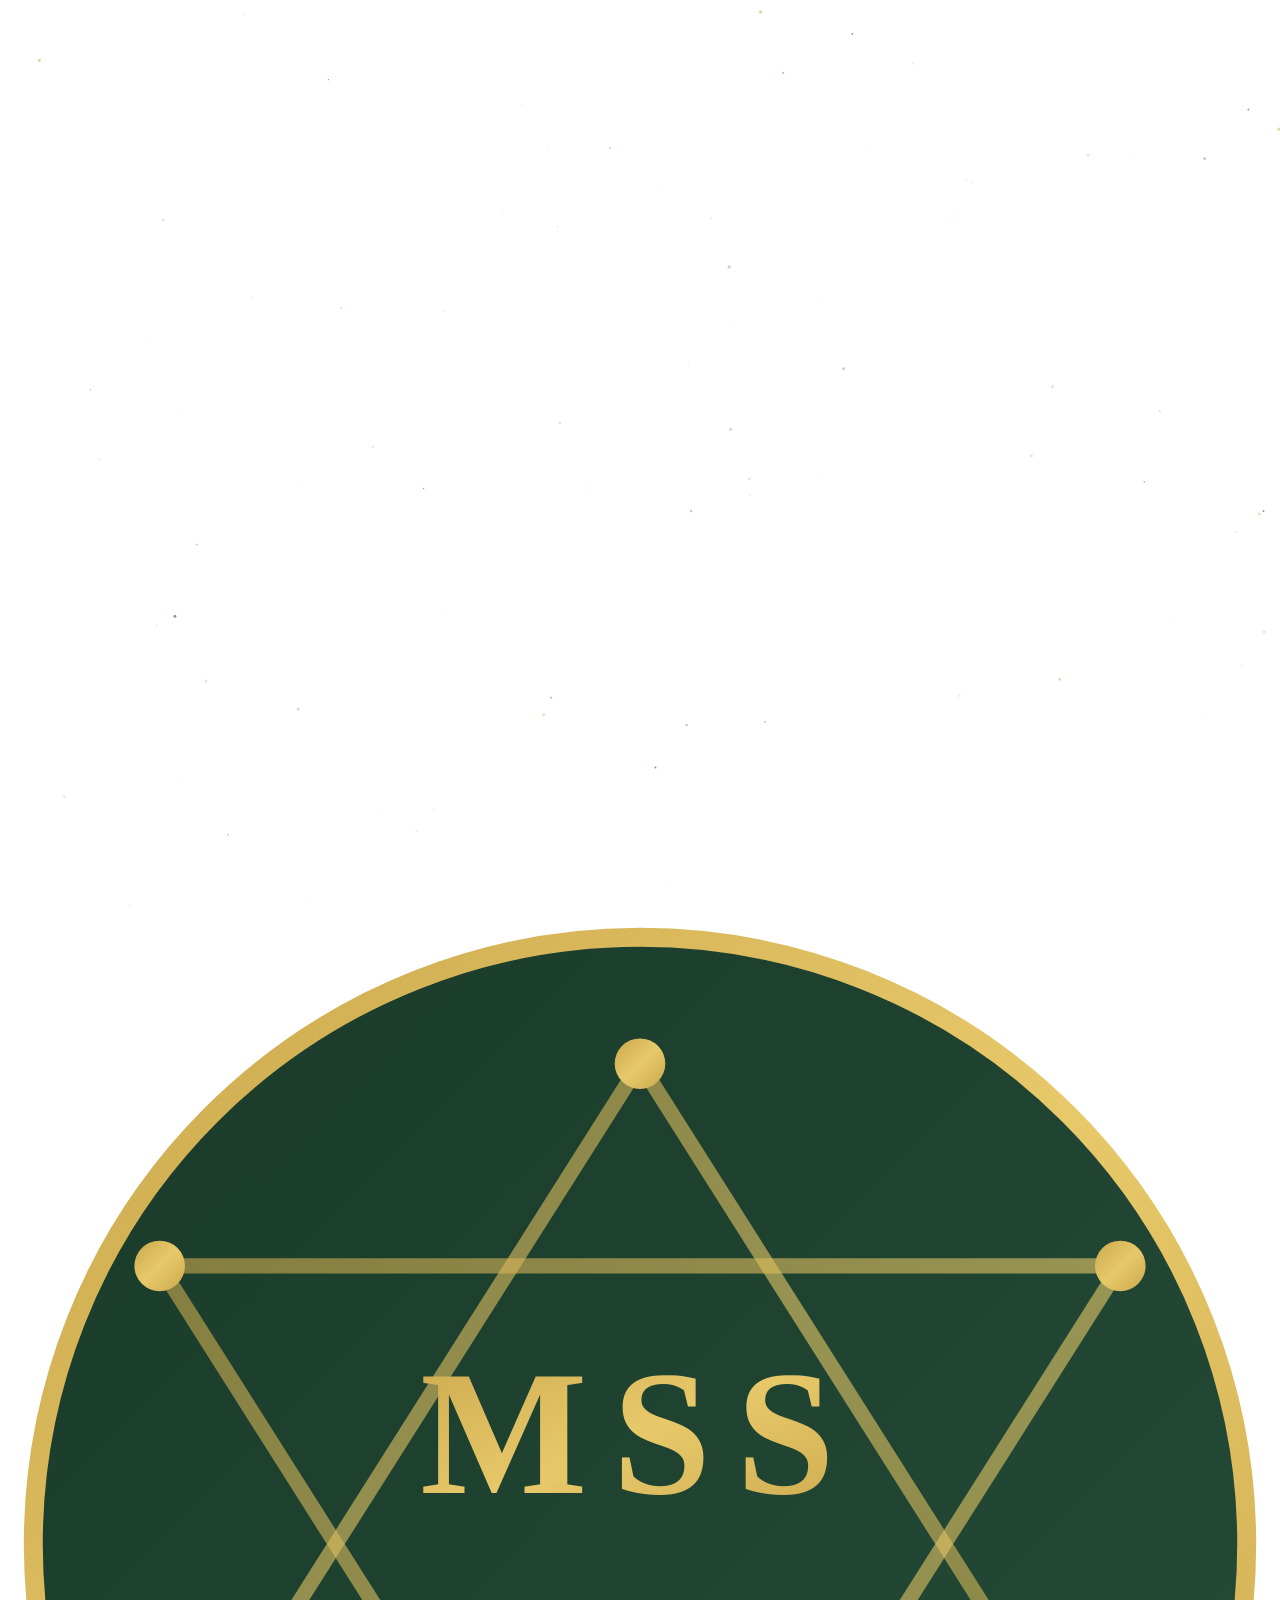
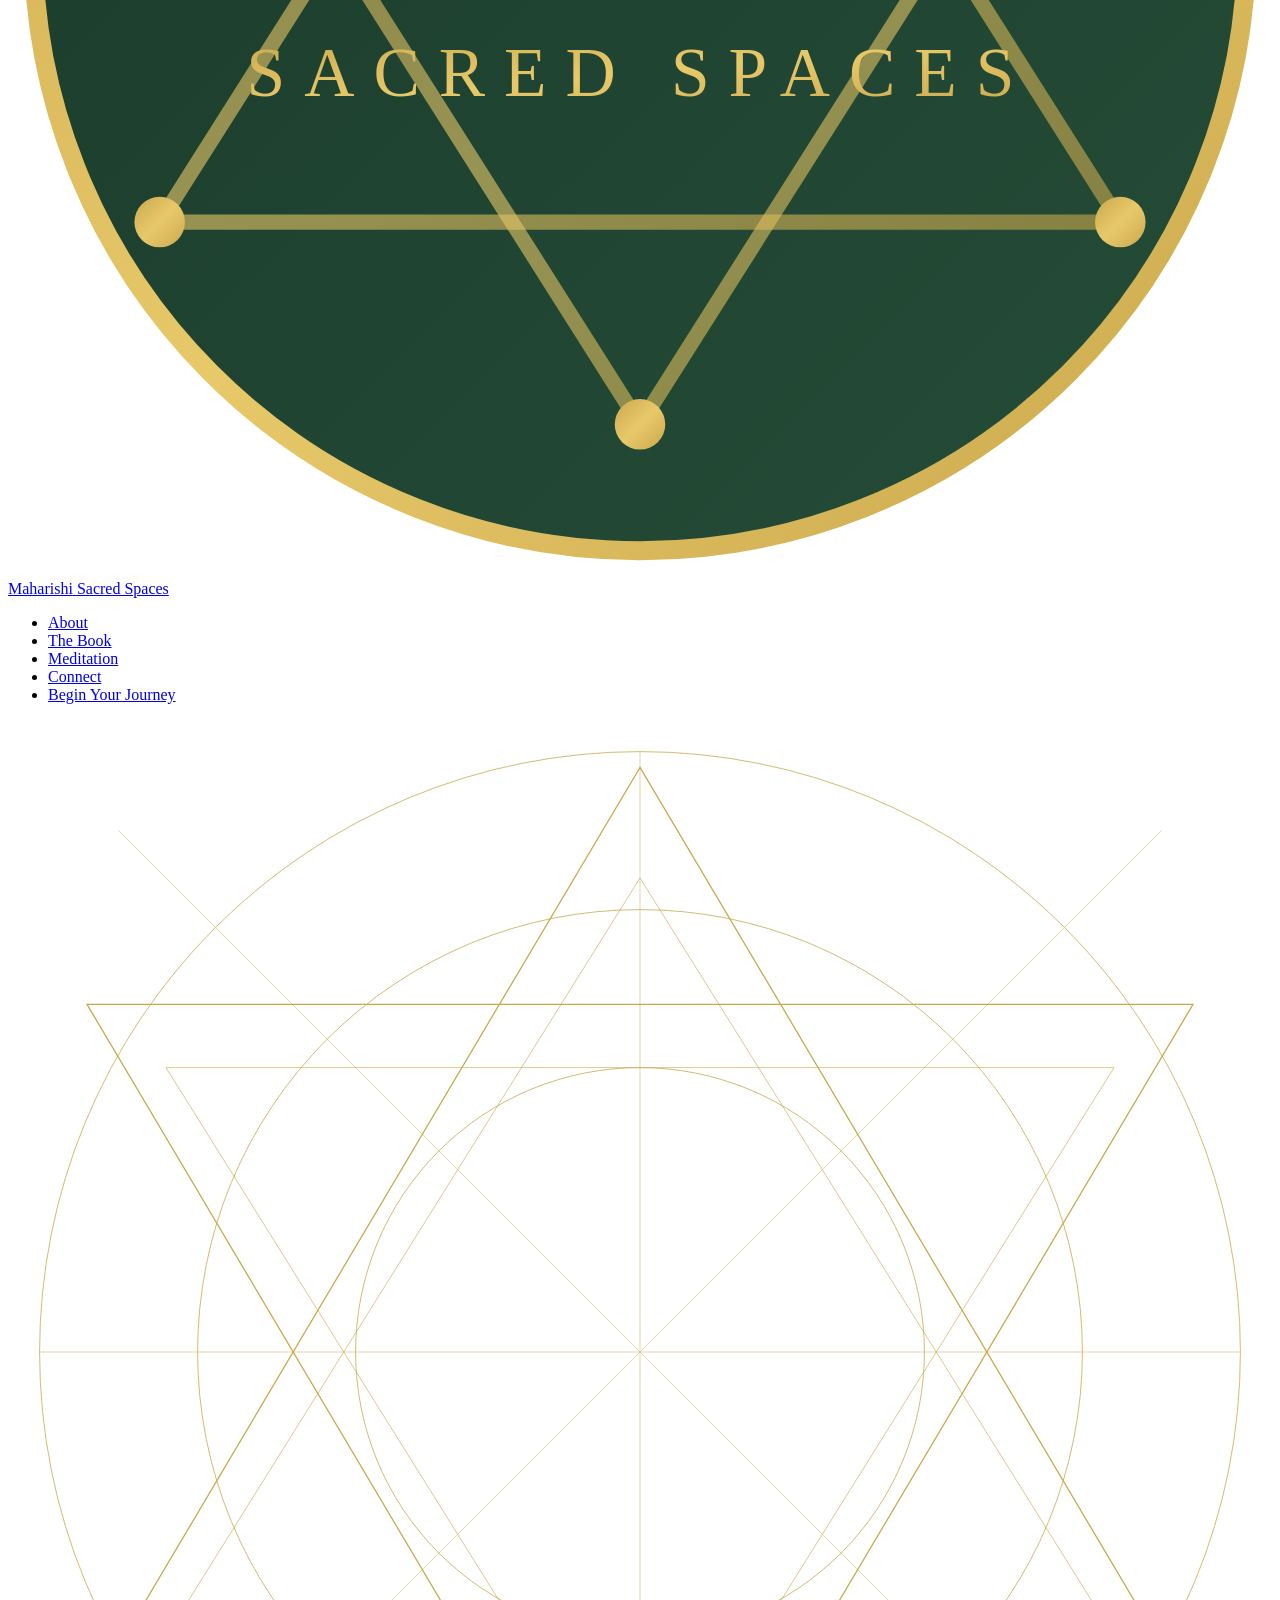
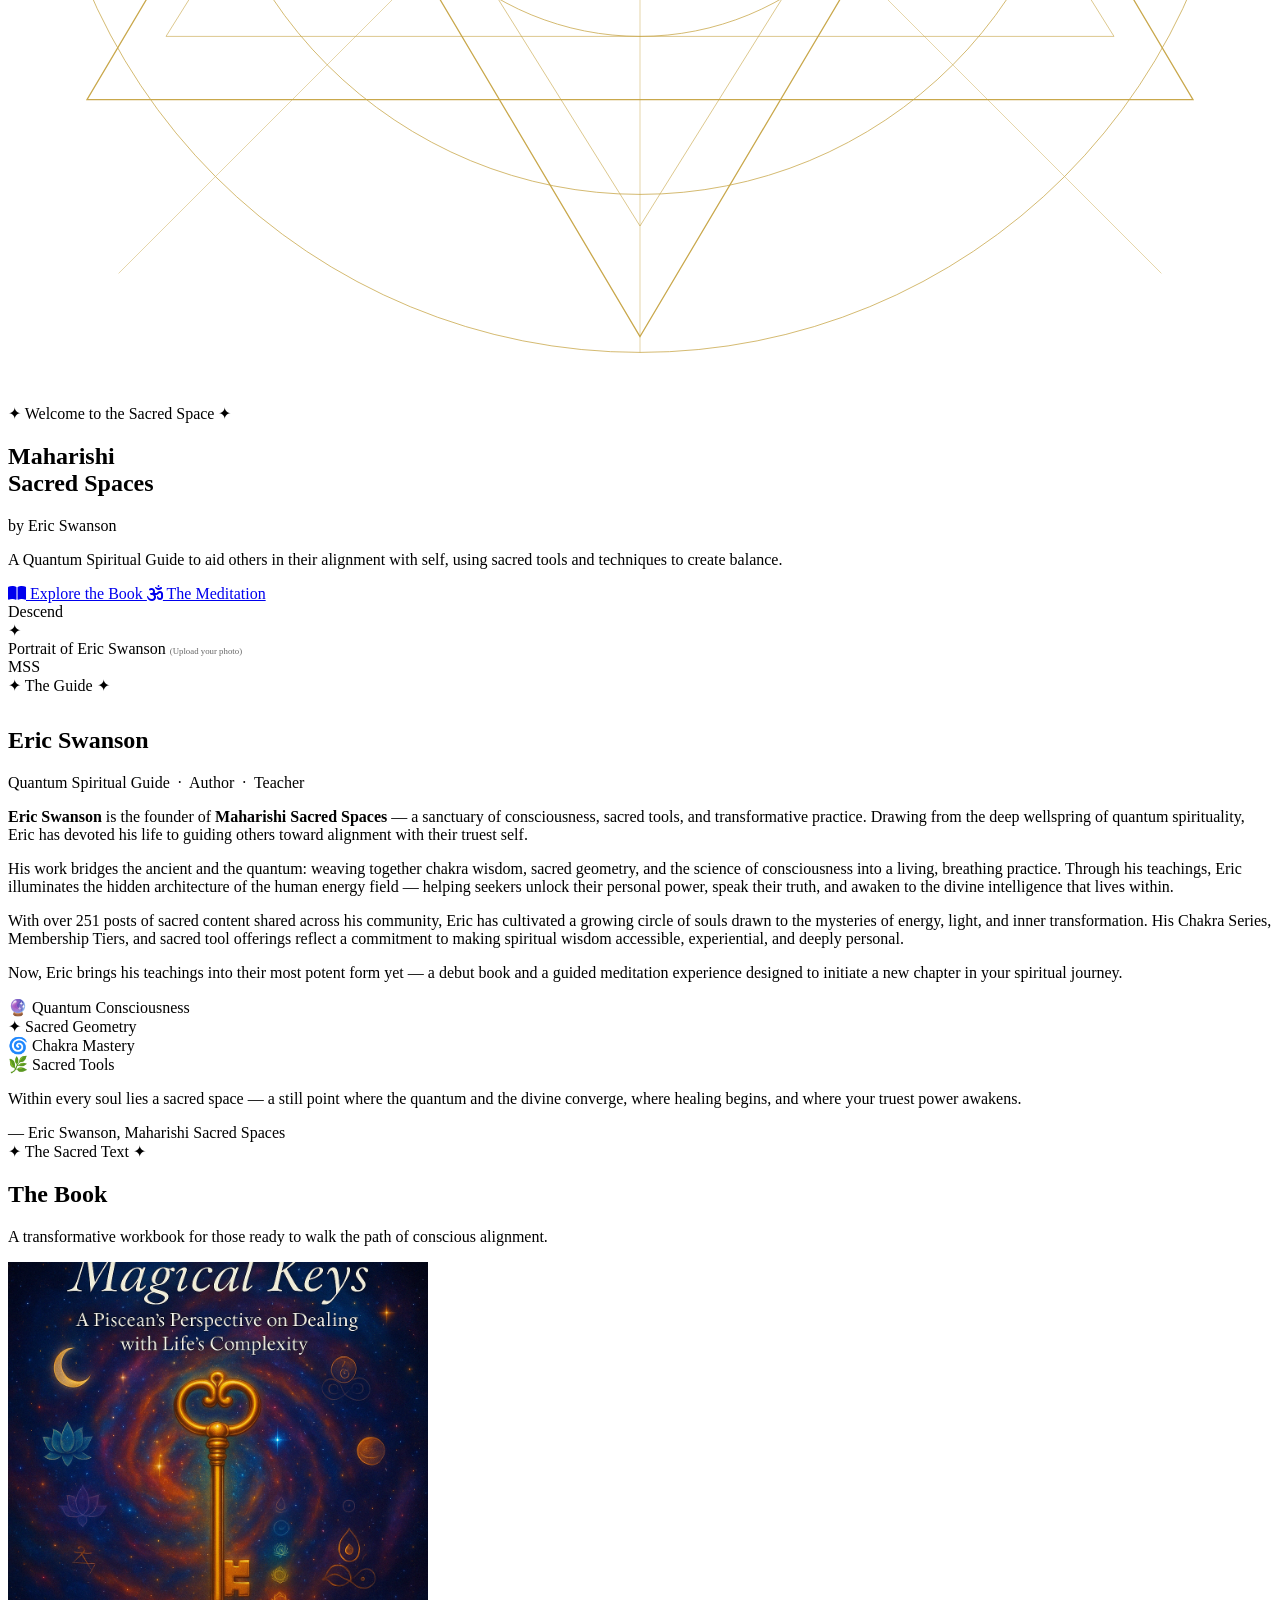
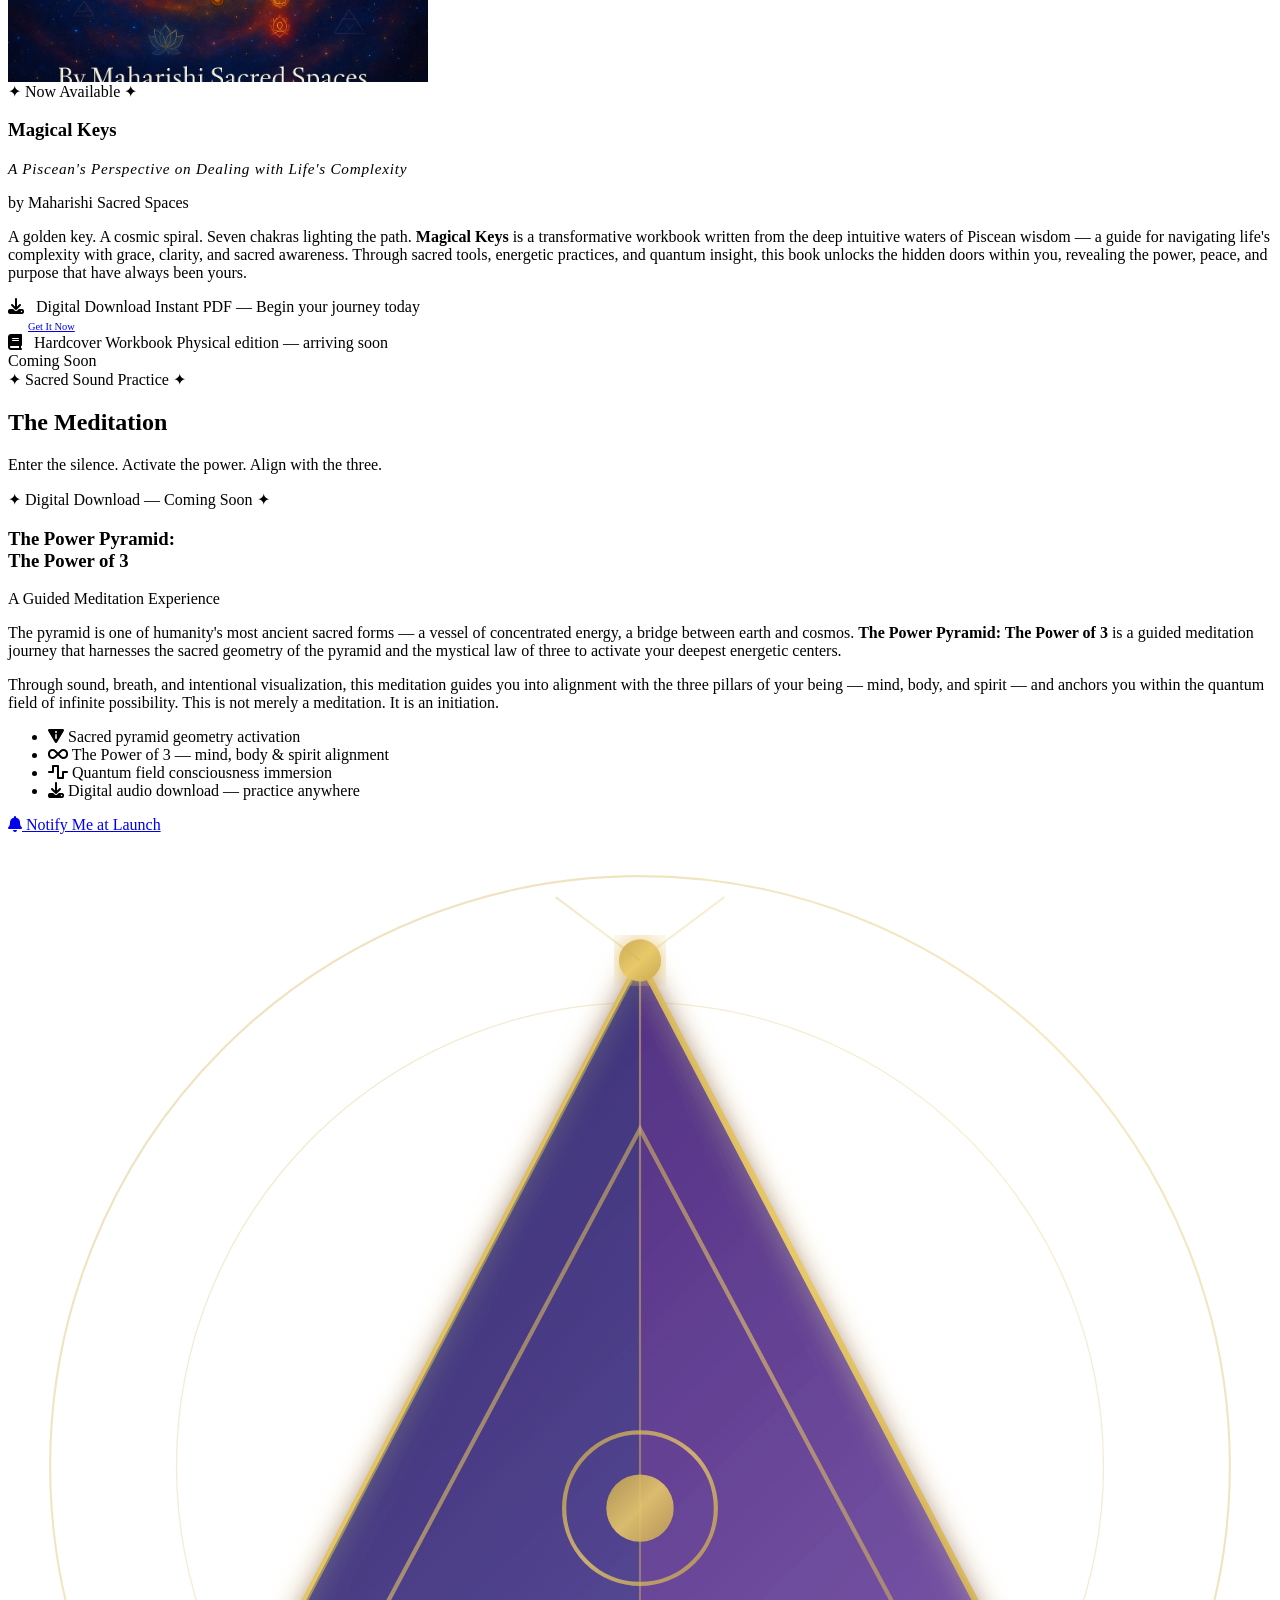
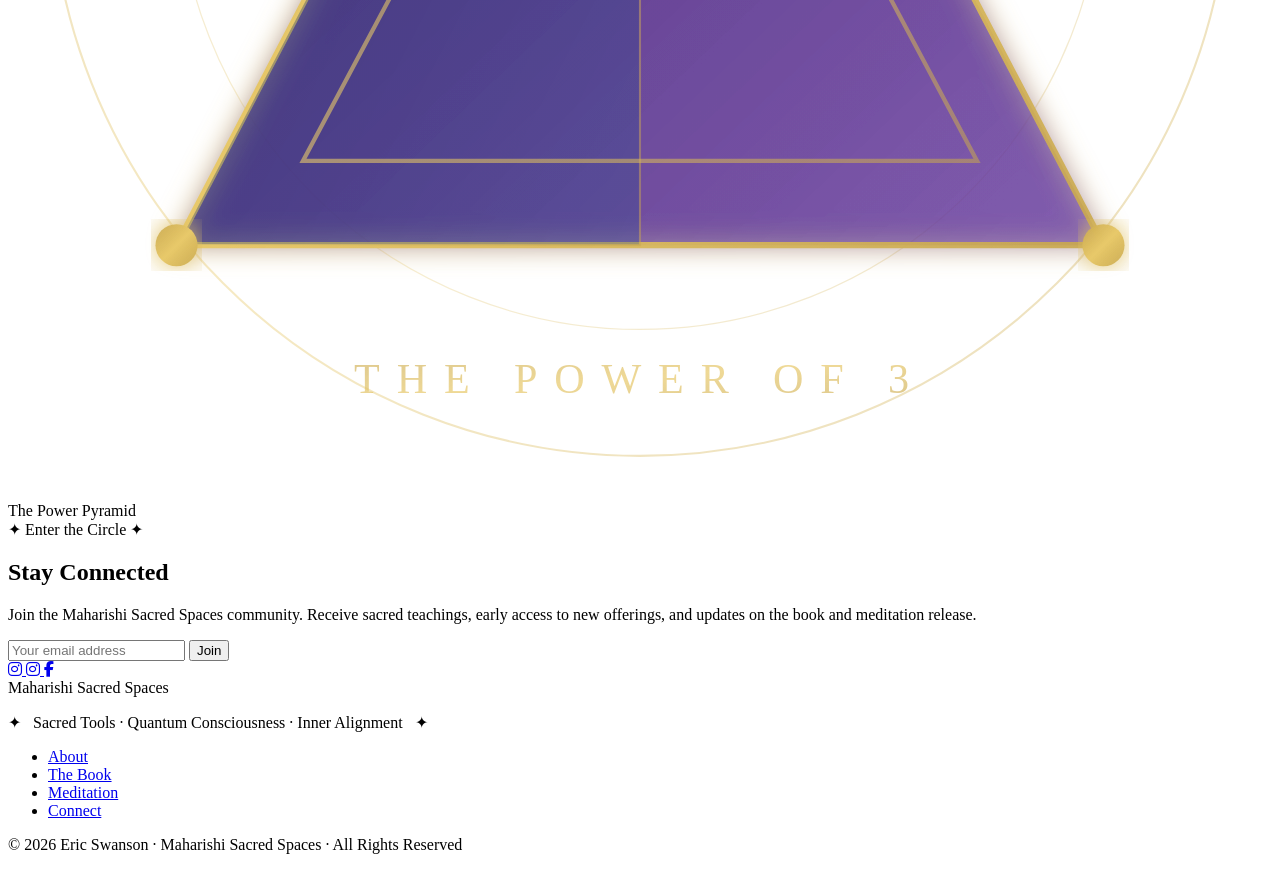
==== index.html @ 79b6852d "Add files via upload" ====
<!DOCTYPE html>
<html lang="en">
<head>
  <meta charset="UTF-8" />
  <meta name="viewport" content="width=device-width, initial-scale=1.0" />
  <meta name="description" content="Maharishi Sacred Spaces — Quantum Spiritual Guide Eric Swanson. Explore sacred tools, consciousness teachings, and transformative meditation practices." />
  <meta name="author" content="Eric Swanson" />
  <meta property="og:title" content="Maharishi Sacred Spaces" />
  <meta property="og:description" content="Quantum Spiritual Guide to aid others in their alignment with self, using sacred tools and techniques to create balance." />
  <meta property="og:type" content="website" />
  <title>Maharishi Sacred Spaces | Eric Swanson</title>
  <link rel="stylesheet" href="assets/css/style.css" />
  <!-- Font Awesome for icons -->
  <link rel="stylesheet" href="https://cdnjs.cloudflare.com/ajax/libs/font-awesome/6.5.0/css/all.min.css" />
</head>
<body>

  <!-- Sacred Particle Background -->
  <canvas id="particles-canvas"></canvas>

  <!-- ── Navigation ─────────────────────────────────────────── -->
  <nav class="navbar" role="navigation" aria-label="Main navigation">
    <a href="index.html" class="nav-logo" aria-label="Maharishi Sacred Spaces Home">
      <!-- MSS Emblem SVG -->
      <svg class="mss-emblem" viewBox="0 0 100 100" xmlns="http://www.w3.org/2000/svg" aria-hidden="true">
        <defs>
          <linearGradient id="goldGrad" x1="0%" y1="0%" x2="100%" y2="100%">
            <stop offset="0%"   stop-color="#C9A84C"/>
            <stop offset="50%"  stop-color="#E8C96A"/>
            <stop offset="100%" stop-color="#C9A84C"/>
          </linearGradient>
          <linearGradient id="greenGrad" x1="0%" y1="0%" x2="100%" y2="100%">
            <stop offset="0%"   stop-color="#1A3A2A"/>
            <stop offset="100%" stop-color="#254D38"/>
          </linearGradient>
        </defs>
        <!-- Outer circle -->
        <circle cx="50" cy="50" r="48" fill="url(#greenGrad)" stroke="url(#goldGrad)" stroke-width="1.5"/>
        <!-- Inner sacred geometry -->
        <polygon points="50,12 88,72 12,72" fill="none" stroke="url(#goldGrad)" stroke-width="1.2" opacity="0.6"/>
        <polygon points="50,88 12,28 88,28" fill="none" stroke="url(#goldGrad)" stroke-width="1.2" opacity="0.6"/>
        <!-- MSS Letters -->
        <text x="50" y="46" text-anchor="middle" font-family="serif" font-size="14" font-weight="bold" fill="url(#goldGrad)" letter-spacing="2">MSS</text>
        <!-- Decorative dots -->
        <circle cx="50" cy="12" r="2" fill="url(#goldGrad)"/>
        <circle cx="88" cy="72" r="2" fill="url(#goldGrad)"/>
        <circle cx="12" cy="72" r="2" fill="url(#goldGrad)"/>
        <circle cx="50" cy="88" r="2" fill="url(#goldGrad)"/>
        <circle cx="12" cy="28" r="2" fill="url(#goldGrad)"/>
        <circle cx="88" cy="28" r="2" fill="url(#goldGrad)"/>
        <!-- Bottom text -->
        <text x="50" y="62" text-anchor="middle" font-family="serif" font-size="5.5" fill="url(#goldGrad)" letter-spacing="1.5">SACRED SPACES</text>
      </svg>
      <div class="logo-text">
        <span class="logo-main">Maharishi</span>
        <span class="logo-sub">Sacred Spaces</span>
      </div>
    </a>

    <ul class="nav-links" role="list">
      <li><a href="#about" class="active">About</a></li>
      <li><a href="#book">The Book</a></li>
      <li><a href="#meditation">Meditation</a></li>
      <li><a href="#connect">Connect</a></li>
      <li><a href="#connect" class="nav-cta">Begin Your Journey</a></li>
    </ul>

    <div class="hamburger" role="button" aria-label="Toggle menu" tabindex="0">
      <span></span><span></span><span></span>
    </div>
  </nav>

  <!-- ── Hero ───────────────────────────────────────────────── -->
  <section class="hero" id="home" aria-label="Hero">
    <div class="hero-bg-pattern"></div>

    <!-- Sacred Geometry Background -->
    <div class="sacred-geometry" aria-hidden="true">
      <svg viewBox="0 0 800 800" xmlns="http://www.w3.org/2000/svg">
        <circle cx="400" cy="400" r="380" fill="none" stroke="#C9A84C" stroke-width="0.5"/>
        <circle cx="400" cy="400" r="280" fill="none" stroke="#C9A84C" stroke-width="0.5"/>
        <circle cx="400" cy="400" r="180" fill="none" stroke="#C9A84C" stroke-width="0.5"/>
        <polygon points="400,30 750,620 50,620" fill="none" stroke="#C9A84C" stroke-width="0.8"/>
        <polygon points="400,770 50,180 750,180" fill="none" stroke="#C9A84C" stroke-width="0.8"/>
        <polygon points="400,100 700,580 100,580" fill="none" stroke="#C9A84C" stroke-width="0.4"/>
        <polygon points="400,700 100,220 700,220" fill="none" stroke="#C9A84C" stroke-width="0.4"/>
        <line x1="400" y1="20" x2="400" y2="780" stroke="#C9A84C" stroke-width="0.3"/>
        <line x1="20" y1="400" x2="780" y2="400" stroke="#C9A84C" stroke-width="0.3"/>
        <line x1="70" y1="70" x2="730" y2="730" stroke="#C9A84C" stroke-width="0.3"/>
        <line x1="730" y1="70" x2="70" y2="730" stroke="#C9A84C" stroke-width="0.3"/>
      </svg>
    </div>

    <div class="hero-content">
      <p class="hero-eyebrow">✦ Welcome to the Sacred Space ✦</p>
      <h1 class="hero-title">Maharishi<br/>Sacred Spaces</h1>
      <p class="hero-subtitle">by Eric Swanson</p>
      <div class="hero-divider"></div>
      <p class="hero-tagline">A Quantum Spiritual Guide to aid others in their alignment with self, using sacred tools and techniques to create balance.</p>
      <div class="hero-actions">
        <a href="#book" class="btn btn-primary">
          <i class="fa-solid fa-book-open" aria-hidden="true"></i>
          Explore the Book
        </a>
        <a href="#meditation" class="btn btn-outline">
          <i class="fa-solid fa-om" aria-hidden="true"></i>
          The Meditation
        </a>
      </div>
    </div>

    <div class="hero-scroll" aria-hidden="true">
      <span>Descend</span>
      <div class="scroll-line"></div>
    </div>
  </section>

  <!-- ── About / Biography ──────────────────────────────────── -->
  <section class="about-section" id="about" aria-label="About Eric Swanson">
    <div class="about-inner">
      <div class="about-image-wrap reveal">
        <!-- Portrait placeholder — replace src with your photo -->
        <div class="about-portrait-placeholder">
          <div class="placeholder-icon">✦</div>
          <span>Portrait of Eric Swanson</span>
          <span style="font-size:0.55rem; opacity:0.6;">(Upload your photo)</span>
        </div>
        <div class="about-frame-corner tl"></div>
        <div class="about-frame-corner tr"></div>
        <div class="about-frame-corner bl"></div>
        <div class="about-frame-corner br"></div>
        <div class="about-mss-badge">MSS</div>
      </div>

      <div class="about-content reveal">
        <div class="section-header" style="text-align:left; margin-bottom:2rem;">
          <span class="section-eyebrow">✦ The Guide ✦</span>
        </div>
        <h2 class="about-name">Eric Swanson</h2>
        <p class="about-title-role">Quantum Spiritual Guide &nbsp;·&nbsp; Author &nbsp;·&nbsp; Teacher</p>

        <div class="about-bio">
          <p>
            <strong>Eric Swanson</strong> is the founder of <strong>Maharishi Sacred Spaces</strong> — a sanctuary of consciousness, sacred tools, and transformative practice. Drawing from the deep wellspring of quantum spirituality, Eric has devoted his life to guiding others toward alignment with their truest self.
          </p>
          <p>
            His work bridges the ancient and the quantum: weaving together chakra wisdom, sacred geometry, and the science of consciousness into a living, breathing practice. Through his teachings, Eric illuminates the hidden architecture of the human energy field — helping seekers unlock their personal power, speak their truth, and awaken to the divine intelligence that lives within.
          </p>
          <p>
            With over 251 posts of sacred content shared across his community, Eric has cultivated a growing circle of souls drawn to the mysteries of energy, light, and inner transformation. His Chakra Series, Membership Tiers, and sacred tool offerings reflect a commitment to making spiritual wisdom accessible, experiential, and deeply personal.
          </p>
          <p>
            Now, Eric brings his teachings into their most potent form yet — a debut book and a guided meditation experience designed to initiate a new chapter in your spiritual journey.
          </p>
        </div>

        <div class="about-pillars">
          <div class="pillar-chip">
            <span class="chip-icon">🔮</span>
            <span>Quantum Consciousness</span>
          </div>
          <div class="pillar-chip">
            <span class="chip-icon">✦</span>
            <span>Sacred Geometry</span>
          </div>
          <div class="pillar-chip">
            <span class="chip-icon">🌀</span>
            <span>Chakra Mastery</span>
          </div>
          <div class="pillar-chip">
            <span class="chip-icon">🌿</span>
            <span>Sacred Tools</span>
          </div>
        </div>
      </div>
    </div>
  </section>

  <!-- ── Sacred Quote ───────────────────────────────────────── -->
  <div class="quote-section" aria-label="Sacred quote">
    <div class="quote-inner reveal">
      <p class="sacred-quote">
        Within every soul lies a sacred space — a still point where the quantum and the divine converge, where healing begins, and where your truest power awakens.
      </p>
      <span class="quote-attribution">— Eric Swanson, Maharishi Sacred Spaces</span>
    </div>
  </div>

  <!-- ── Book Section ───────────────────────────────────────── -->
  <section class="book-section" id="book" aria-label="The Book">
    <div class="book-inner">
      <div class="section-header reveal">
        <span class="section-eyebrow">✦ The Sacred Text ✦</span>
        <h2 class="section-title">The Book</h2>
        <div class="section-rule"></div>
        <p class="section-lead">A transformative workbook for those ready to walk the path of conscious alignment.</p>
      </div>

      <div class="book-showcase">
        <div class="book-cover-wrap reveal">
          <div class="book-glow"></div>
          <img src="assets/images/book-cover.png" alt="Magical Keys: A Piscean's Perspective on Dealing with Life's Complexity — by Maharishi Sacred Spaces" class="book-cover-img" id="book-cover-container" style="width:420px; height:420px; max-width:100%; object-fit:contain; overflow:visible; display:block;" />
        </div>

        <div class="book-details reveal">
          <span class="book-label">✦ Now Available ✦</span>
          <h3 class="book-title">Magical Keys</h3>
          <p class="book-author" style="font-style:italic; color:var(--text-muted); font-family:'Cormorant Garamond',serif; font-size:0.95rem; letter-spacing:0.05em; text-transform:none;">A Piscean's Perspective on Dealing with Life's Complexity</p>
          <p class="book-author">by Maharishi Sacred Spaces</p>

          <p class="book-description">
            A golden key. A cosmic spiral. Seven chakras lighting the path. <strong>Magical Keys</strong> is a transformative workbook written from the deep intuitive waters of Piscean wisdom — a guide for navigating life's complexity with grace, clarity, and sacred awareness. Through sacred tools, energetic practices, and quantum insight, this book unlocks the hidden doors within you, revealing the power, peace, and purpose that have always been yours.
          </p>

          <div class="book-purchase-options">
            <!-- Digital Download -->
            <div class="purchase-option">
              <div class="option-info">
                <span class="option-type">
                  <i class="fa-solid fa-download" aria-hidden="true"></i>
                  &nbsp; Digital Download
                </span>
                <span class="option-desc">Instant PDF — Begin your journey today</span>
              </div>
              <a href="#connect" class="btn btn-primary" style="padding:0.6rem 1.25rem; font-size:0.65rem;">
                Get It Now
              </a>
            </div>

            <!-- Hardcover Placeholder -->
            <div class="purchase-option coming-soon">
              <div class="option-info">
                <span class="option-type">
                  <i class="fa-solid fa-book" aria-hidden="true"></i>
                  &nbsp; Hardcover Workbook
                </span>
                <span class="option-desc">Physical edition — arriving soon</span>
              </div>
              <span class="option-badge badge-soon">Coming Soon</span>
            </div>
          </div>
        </div>
      </div>
    </div>
  </section>

  <!-- ── Meditation Section ─────────────────────────────────── -->
  <section class="meditation-section" id="meditation" aria-label="The Power Pyramid Meditation">
    <div class="meditation-inner">
      <div class="section-header reveal">
        <span class="section-eyebrow">✦ Sacred Sound Practice ✦</span>
        <h2 class="section-title">The Meditation</h2>
        <div class="section-rule"></div>
        <p class="section-lead">Enter the silence. Activate the power. Align with the three.</p>
      </div>

      <div class="meditation-showcase">
        <div class="meditation-content reveal">
          <span class="book-label">✦ Digital Download — Coming Soon ✦</span>
          <h3 class="meditation-title">The Power Pyramid:<br/>The Power of 3</h3>
          <p class="meditation-subtitle">A Guided Meditation Experience</p>

          <p class="meditation-description">
            The pyramid is one of humanity's most ancient sacred forms — a vessel of concentrated energy, a bridge between earth and cosmos. <strong>The Power Pyramid: The Power of 3</strong> is a guided meditation journey that harnesses the sacred geometry of the pyramid and the mystical law of three to activate your deepest energetic centers.
          </p>

          <p class="meditation-description">
            Through sound, breath, and intentional visualization, this meditation guides you into alignment with the three pillars of your being — mind, body, and spirit — and anchors you within the quantum field of infinite possibility. This is not merely a meditation. It is an initiation.
          </p>

          <ul class="meditation-features">
            <li>
              <span class="feat-icon"><i class="fa-solid fa-triangle-exclamation" style="color:var(--gold);transform:rotate(180deg);"></i></span>
              <span>Sacred pyramid geometry activation</span>
            </li>
            <li>
              <span class="feat-icon"><i class="fa-solid fa-infinity"></i></span>
              <span>The Power of 3 — mind, body &amp; spirit alignment</span>
            </li>
            <li>
              <span class="feat-icon"><i class="fa-solid fa-wave-square"></i></span>
              <span>Quantum field consciousness immersion</span>
            </li>
            <li>
              <span class="feat-icon"><i class="fa-solid fa-download"></i></span>
              <span>Digital audio download — practice anywhere</span>
            </li>
          </ul>

          <a href="#connect" class="btn btn-purple">
            <i class="fa-solid fa-bell" aria-hidden="true"></i>
            Notify Me at Launch
          </a>
        </div>

        <div class="meditation-visual reveal">
          <div class="pyramid-visual">
            <!-- Animated Pyramid SVG -->
            <svg class="pyramid-svg" viewBox="0 0 300 300" xmlns="http://www.w3.org/2000/svg" aria-label="Sacred Pyramid">
              <defs>
                <linearGradient id="pyGold" x1="0%" y1="0%" x2="100%" y2="100%">
                  <stop offset="0%"   stop-color="#C9A84C" stop-opacity="0.9"/>
                  <stop offset="50%"  stop-color="#E8C96A" stop-opacity="1"/>
                  <stop offset="100%" stop-color="#C9A84C" stop-opacity="0.9"/>
                </linearGradient>
                <linearGradient id="pyPurple" x1="0%" y1="0%" x2="100%" y2="100%">
                  <stop offset="0%"   stop-color="#3A1A6E" stop-opacity="0.8"/>
                  <stop offset="100%" stop-color="#6B3FA0" stop-opacity="0.6"/>
                </linearGradient>
                <linearGradient id="pyBlue" x1="0%" y1="0%" x2="100%" y2="100%">
                  <stop offset="0%"   stop-color="#1A2E5A" stop-opacity="0.8"/>
                  <stop offset="100%" stop-color="#2A4A8A" stop-opacity="0.6"/>
                </linearGradient>
                <filter id="glow">
                  <feGaussianBlur stdDeviation="3" result="blur"/>
                  <feMerge><feMergeNode in="blur"/><feMergeNode in="SourceGraphic"/></feMerge>
                </filter>
              </defs>

              <!-- Outer circle -->
              <circle cx="150" cy="150" r="140" fill="none" stroke="url(#pyGold)" stroke-width="0.5" opacity="0.4"/>
              <circle cx="150" cy="150" r="110" fill="none" stroke="url(#pyGold)" stroke-width="0.3" opacity="0.3"/>

              <!-- Main pyramid (front face) -->
              <polygon points="150,30 260,240 40,240"
                fill="url(#pyPurple)" stroke="url(#pyGold)" stroke-width="1.5" filter="url(#glow)"/>

              <!-- Left face shading -->
              <polygon points="150,30 40,240 150,240"
                fill="url(#pyBlue)" stroke="url(#pyGold)" stroke-width="0.5" opacity="0.5"/>

              <!-- Inner triangle (Power of 3) -->
              <polygon points="150,70 230,220 70,220"
                fill="none" stroke="url(#pyGold)" stroke-width="1" opacity="0.6"/>

              <!-- Center eye / orb -->
              <circle cx="150" cy="160" r="18" fill="none" stroke="url(#pyGold)" stroke-width="1" opacity="0.8"/>
              <circle cx="150" cy="160" r="8" fill="url(#pyGold)" opacity="0.9"/>

              <!-- Three power points -->
              <circle cx="150" cy="30" r="5" fill="url(#pyGold)" filter="url(#glow)"/>
              <circle cx="260" cy="240" r="5" fill="url(#pyGold)" filter="url(#glow)"/>
              <circle cx="40" cy="240" r="5" fill="url(#pyGold)" filter="url(#glow)"/>

              <!-- Radiant lines from apex -->
              <line x1="150" y1="30" x2="150" y2="10" stroke="url(#pyGold)" stroke-width="1" opacity="0.5"/>
              <line x1="150" y1="30" x2="130" y2="15" stroke="url(#pyGold)" stroke-width="0.5" opacity="0.3"/>
              <line x1="150" y1="30" x2="170" y2="15" stroke="url(#pyGold)" stroke-width="0.5" opacity="0.3"/>

              <!-- Number 3 label -->
              <text x="150" y="275" text-anchor="middle" font-family="serif" font-size="10"
                fill="url(#pyGold)" letter-spacing="4" opacity="0.7">THE POWER OF 3</text>
            </svg>
            <span class="pyramid-label">The Power Pyramid</span>
          </div>
        </div>
      </div>
    </div>
  </section>

  <!-- ── Connect / Newsletter ───────────────────────────────── -->
  <section class="connect-section" id="connect" aria-label="Connect with Eric Swanson">
    <div class="connect-inner">
      <div class="section-header reveal">
        <span class="section-eyebrow">✦ Enter the Circle ✦</span>
        <h2 class="section-title">Stay Connected</h2>
        <div class="section-rule"></div>
        <p class="section-lead">
          Join the Maharishi Sacred Spaces community. Receive sacred teachings, early access to new offerings, and updates on the book and meditation release.
        </p>
      </div>

      <form class="connect-form reveal" aria-label="Email signup form" novalidate>
        <input
          type="email"
          class="connect-input"
          placeholder="Your email address"
          aria-label="Email address"
          required
        />
        <button type="submit" class="connect-btn">Join</button>
      </form>

      <div class="social-links reveal" aria-label="Social media links">
        <a href="https://www.instagram.com/maharishi.sacredspace/" target="_blank" rel="noopener noreferrer"
           class="social-link" aria-label="Instagram @maharishi.sacredspace">
          <i class="fa-brands fa-instagram" aria-hidden="true"></i>
        </a>
        <a href="https://www.instagram.com/maharishisacredspaces/" target="_blank" rel="noopener noreferrer"
           class="social-link" aria-label="Instagram @maharishisacredspaces">
          <i class="fa-brands fa-instagram" aria-hidden="true"></i>
        </a>
        <a href="https://www.facebook.com/maharishisacredspaces" target="_blank" rel="noopener noreferrer"
           class="social-link" aria-label="Facebook Maharishi Sacred Spaces">
          <i class="fa-brands fa-facebook-f" aria-hidden="true"></i>
        </a>
      </div>
    </div>
  </section>

  <!-- ── Footer ─────────────────────────────────────────────── -->
  <footer class="footer" role="contentinfo">
    <div class="footer-logo">Maharishi Sacred Spaces</div>
    <p class="footer-tagline">✦ &nbsp; Sacred Tools · Quantum Consciousness · Inner Alignment &nbsp; ✦</p>

    <ul class="footer-nav" role="list">
      <li><a href="#about">About</a></li>
      <li><a href="#book">The Book</a></li>
      <li><a href="#meditation">Meditation</a></li>
      <li><a href="#connect">Connect</a></li>
    </ul>

    <p class="footer-copy">&copy; <span id="year"></span> Eric Swanson · Maharishi Sacred Spaces · All Rights Reserved</p>
  </footer>

  <script src="assets/js/main.js"></script>
  <script>
    document.getElementById('year').textContent = new Date().getFullYear();
  </script>
</body>
</html>
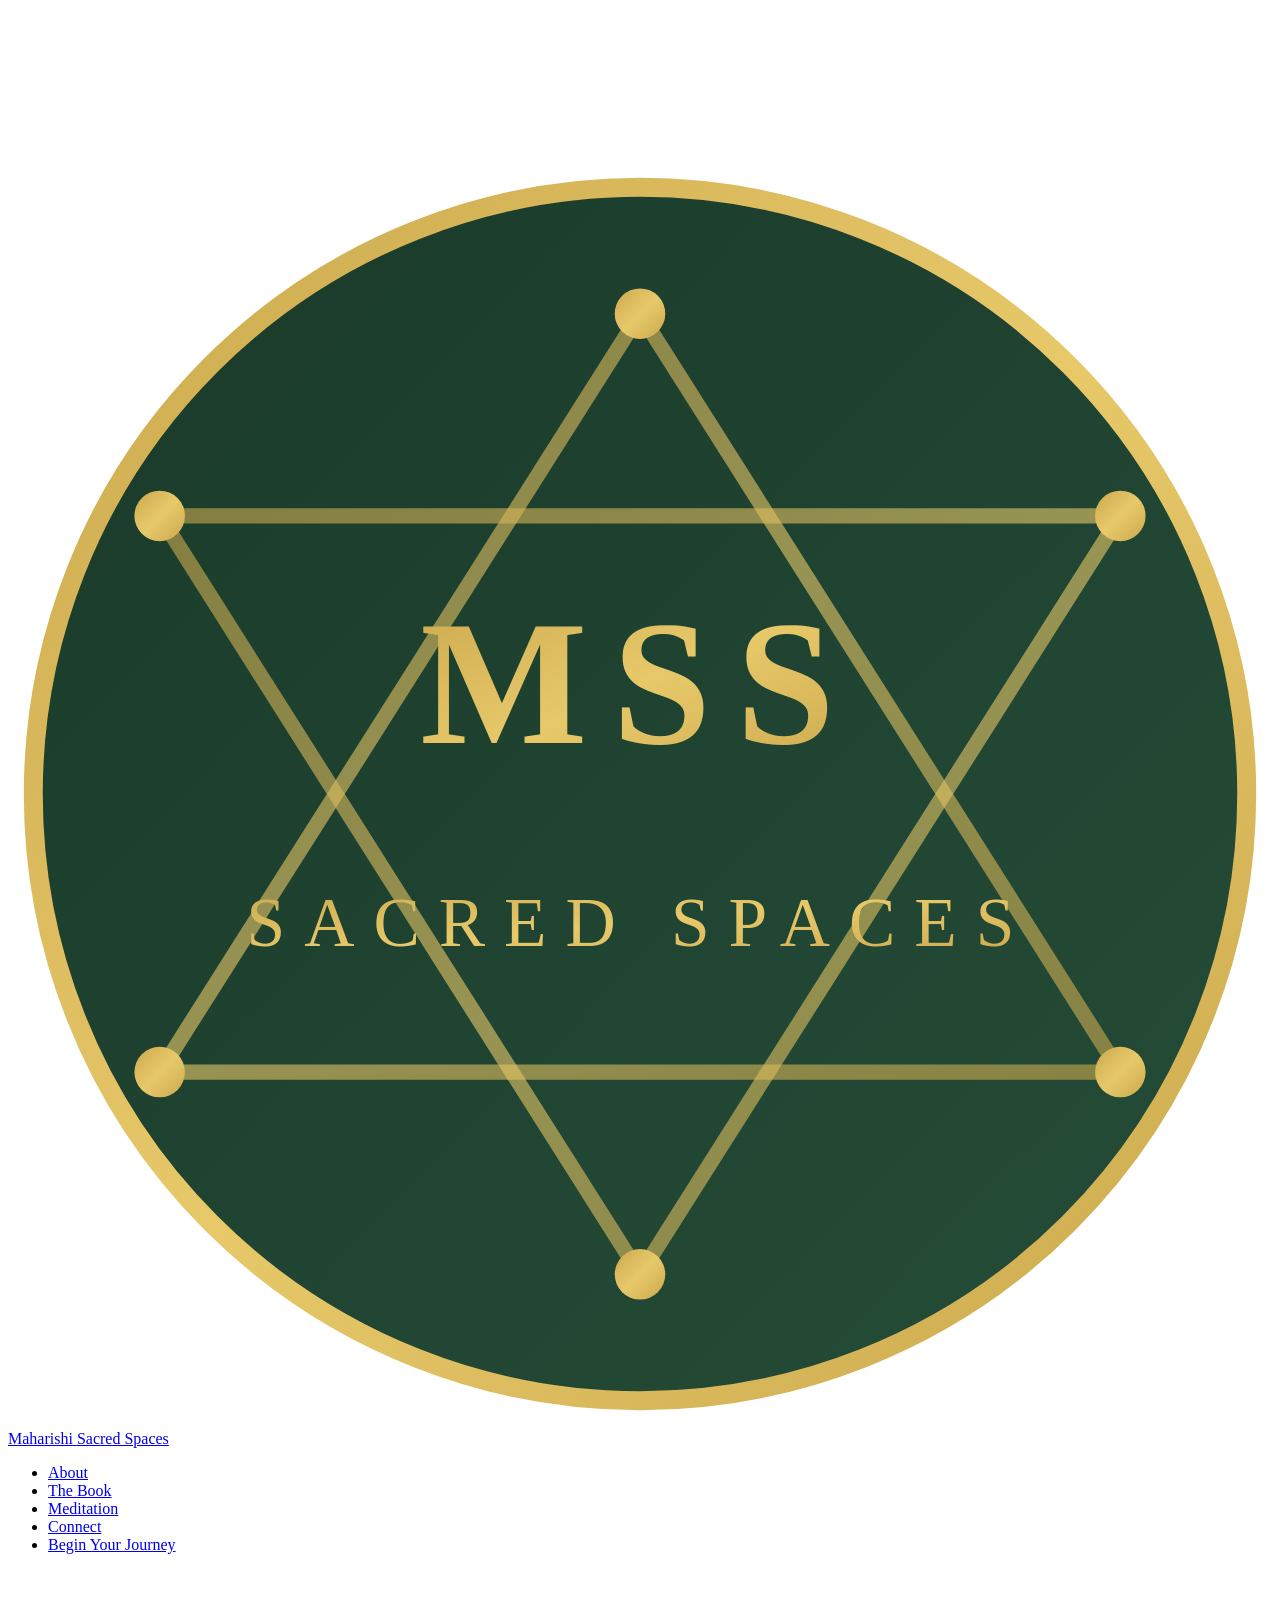
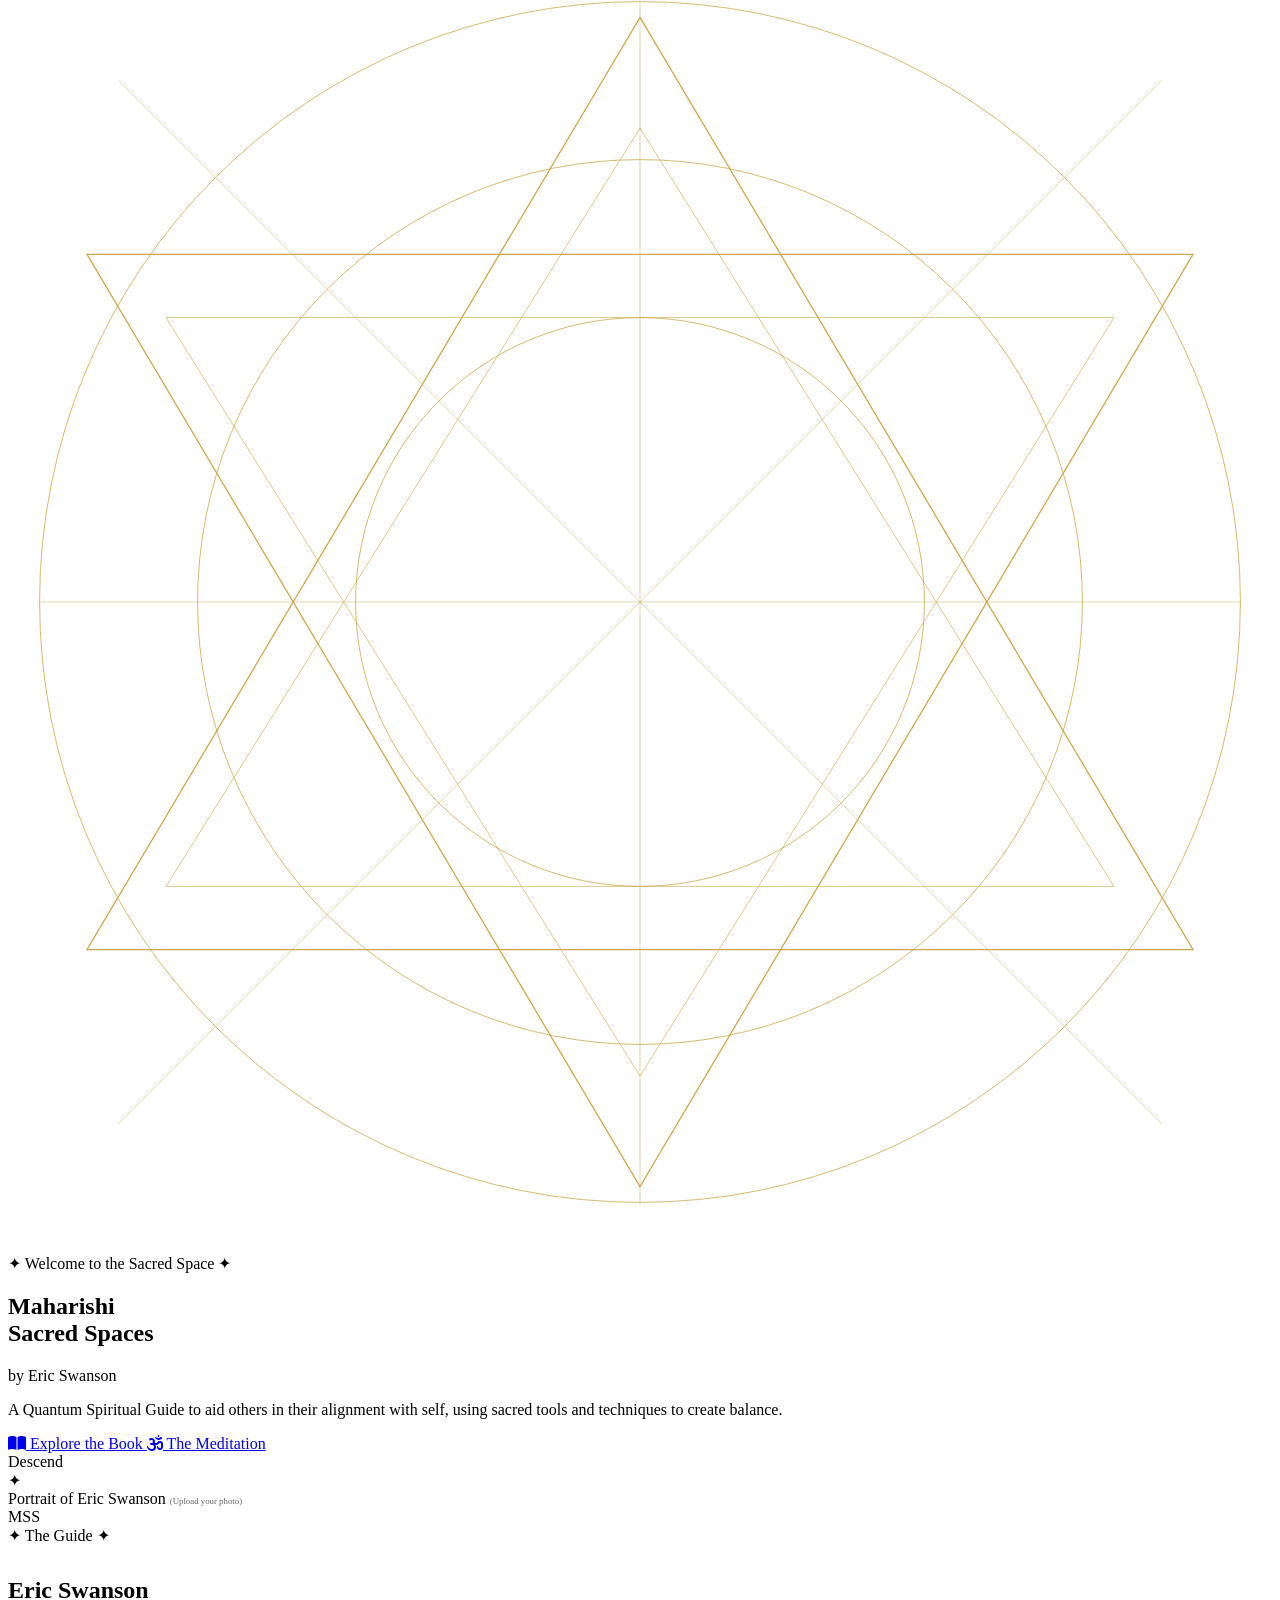
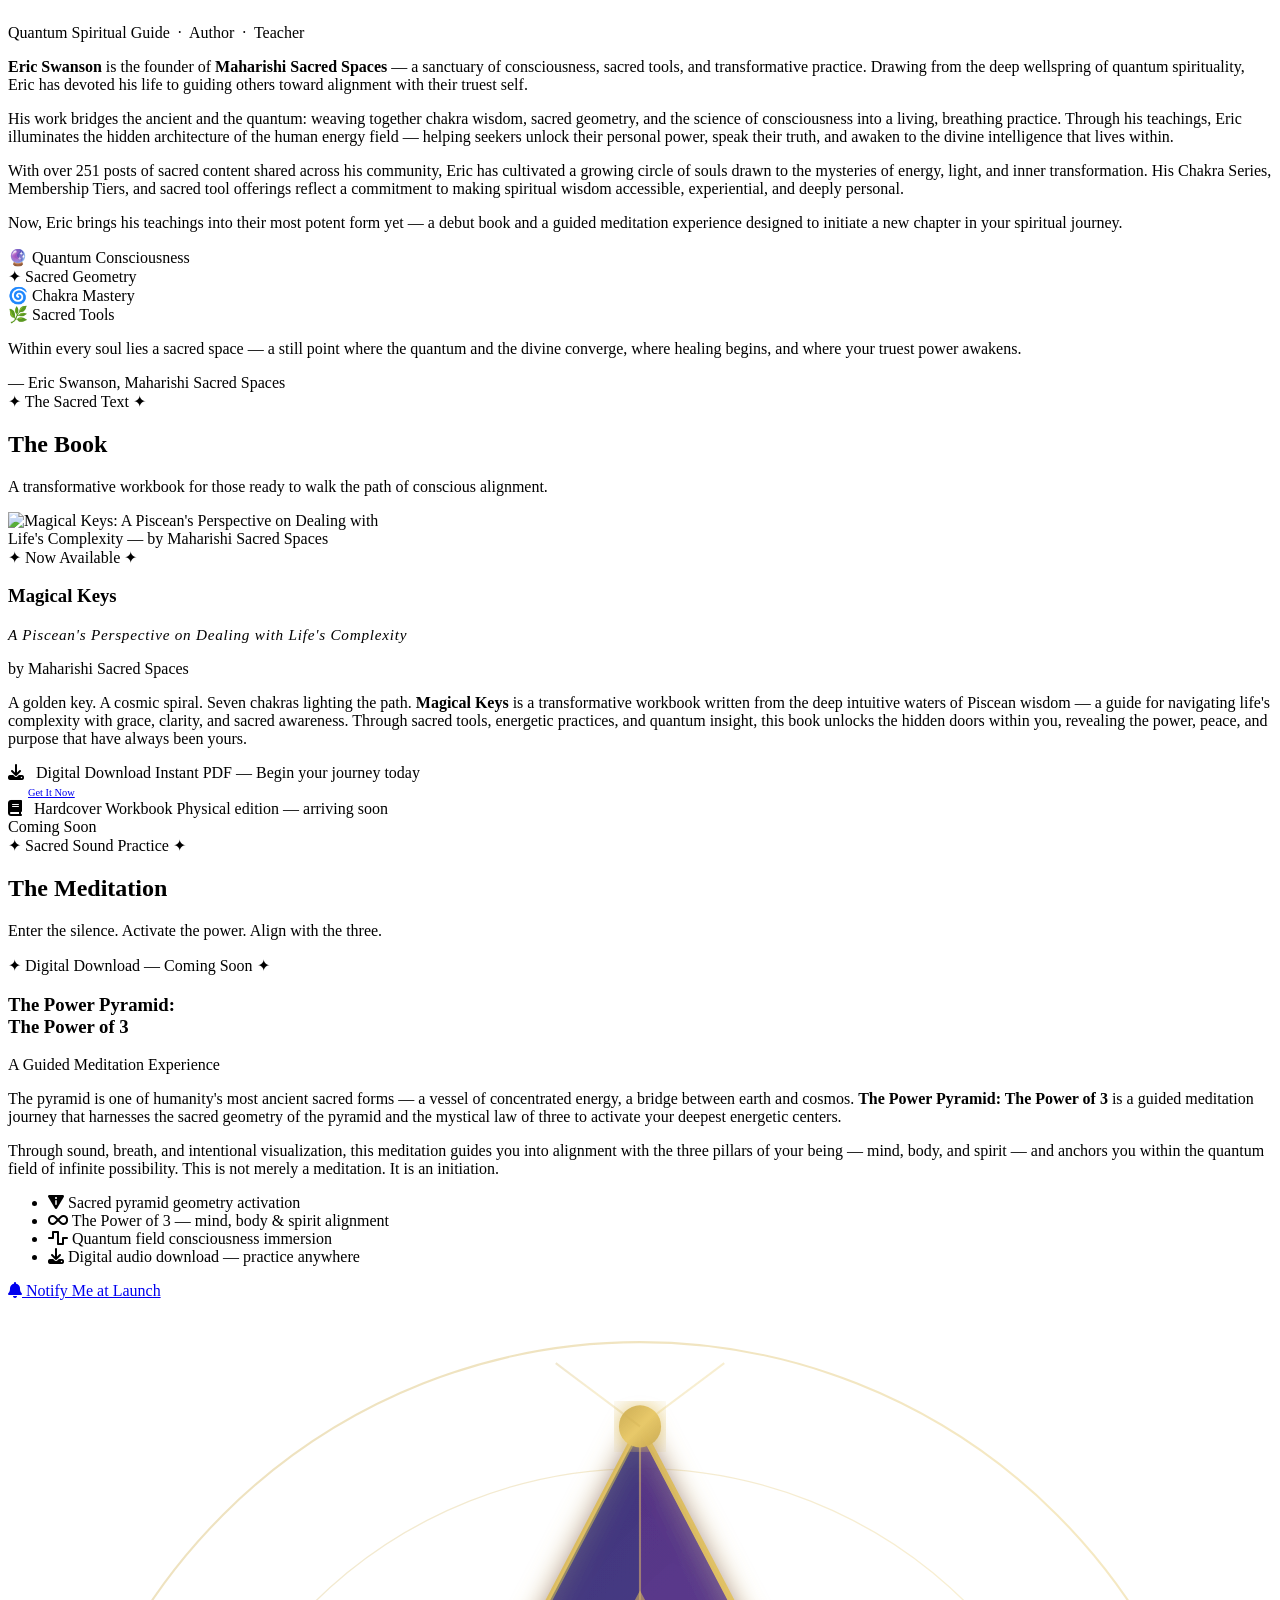
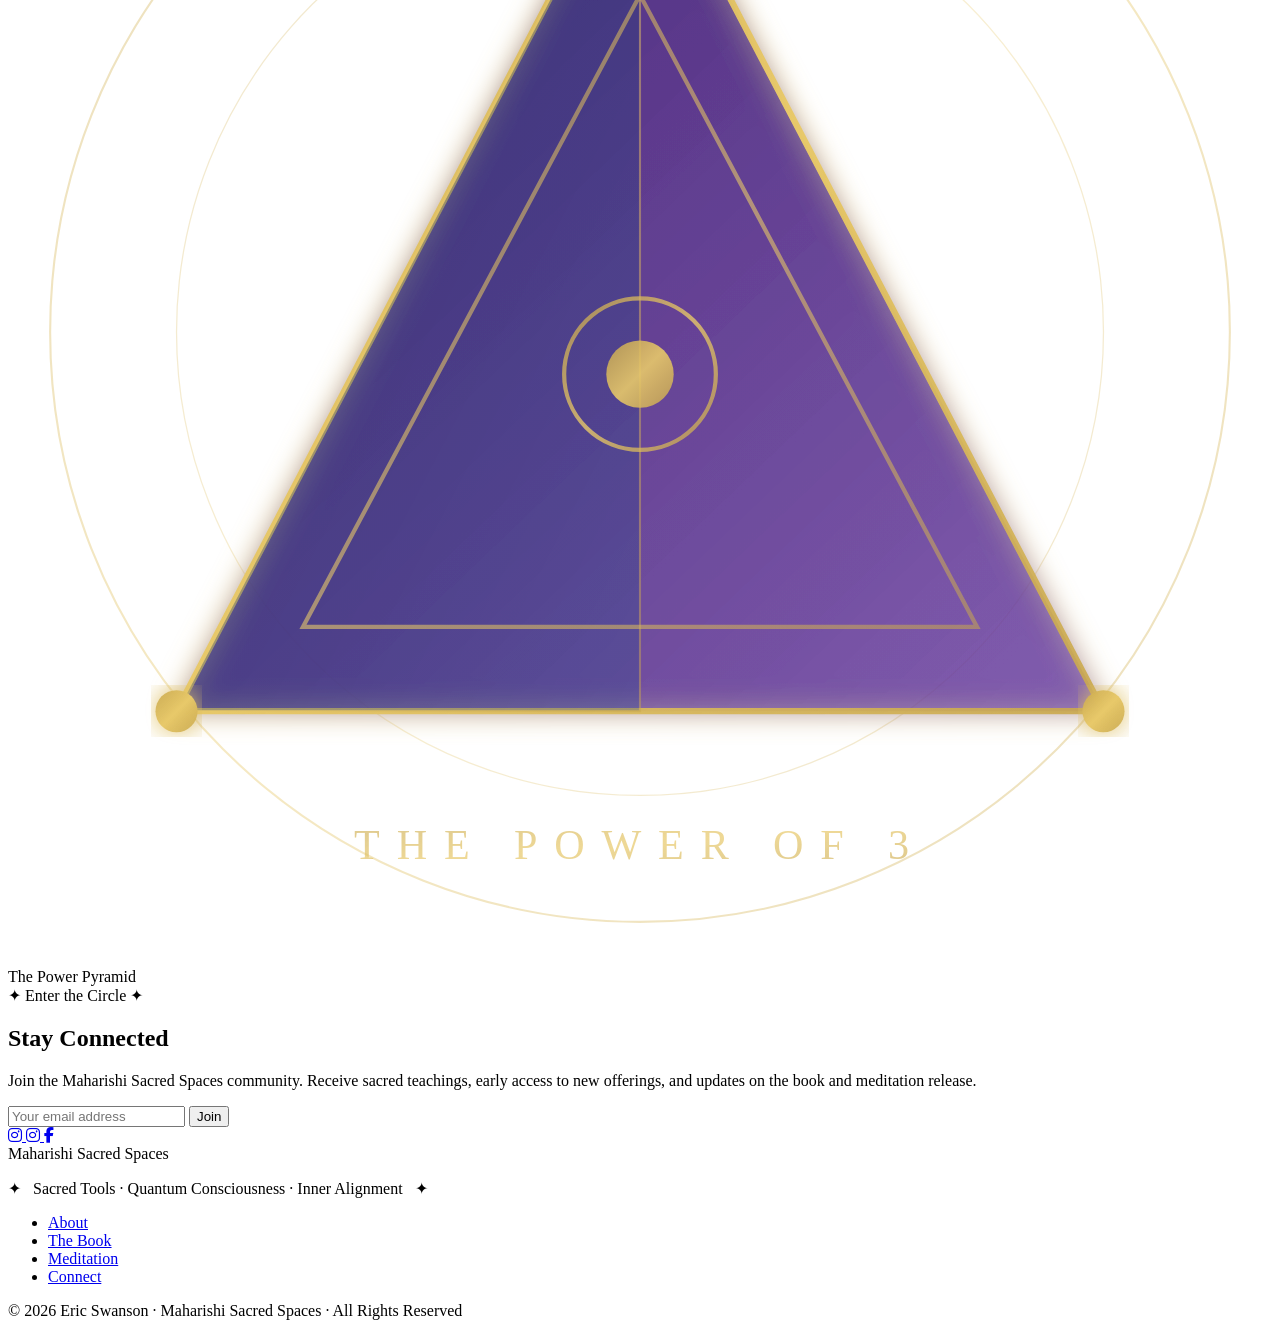
==== commit 2de36799: "Add files via upload" ====
--- a/index.html
+++ b/index.html
@@ -199,7 +199,7 @@
       <div class="book-showcase">
         <div class="book-cover-wrap reveal">
           <div class="book-glow"></div>
-          <img src="assets/images/book-cover.png" alt="Magical Keys: A Piscean's Perspective on Dealing with Life's Complexity — by Maharishi Sacred Spaces" class="book-cover-img" id="book-cover-container" style="width:420px; height:420px; max-width:100%; object-fit:contain; overflow:visible; display:block;" />
+          <img src="assets/images/book-cover.png" alt="Magical Keys: A Piscean's Perspective on Dealing with Life's Complexity — by Maharishi Sacred Spaces" class="book-cover-img" id="book-cover-container" style="width:380px; height:auto; max-width:100%; object-fit:contain; overflow:visible; display:block;" />
         </div>
 
         <div class="book-details reveal">
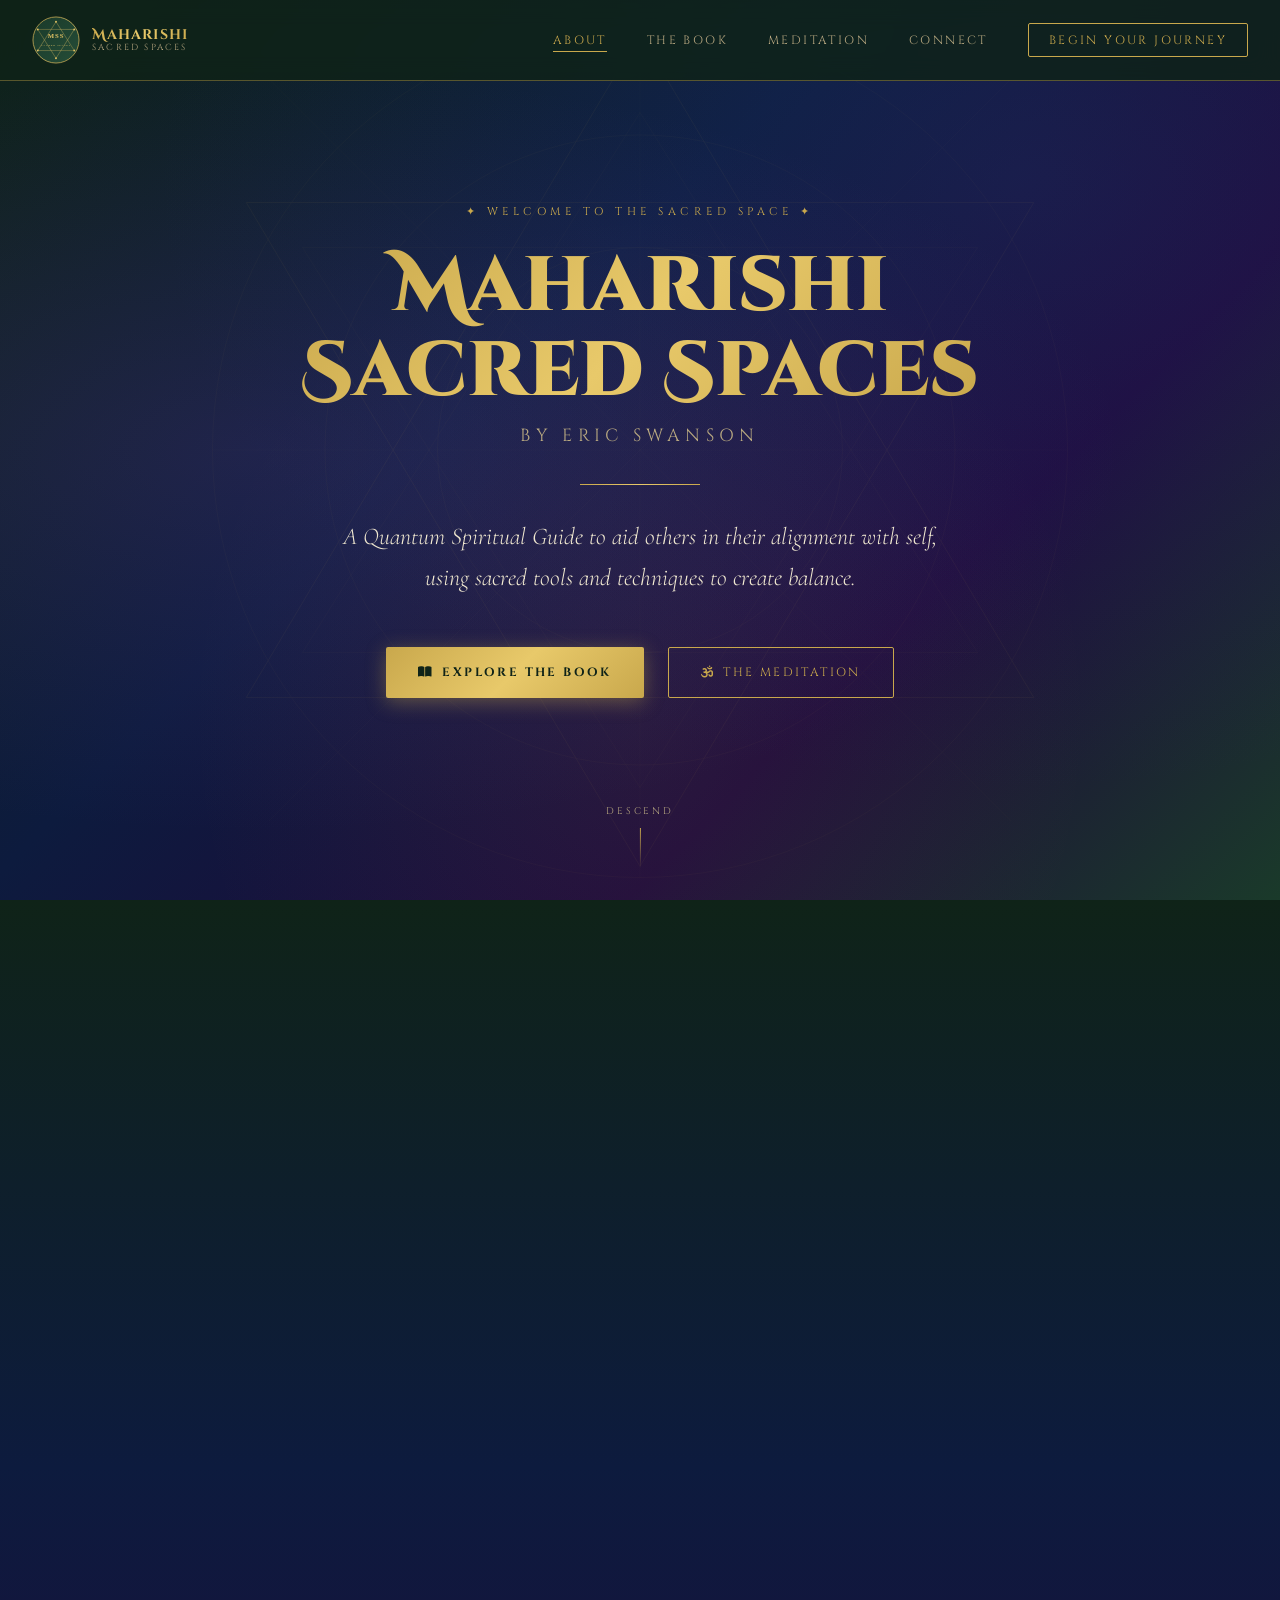
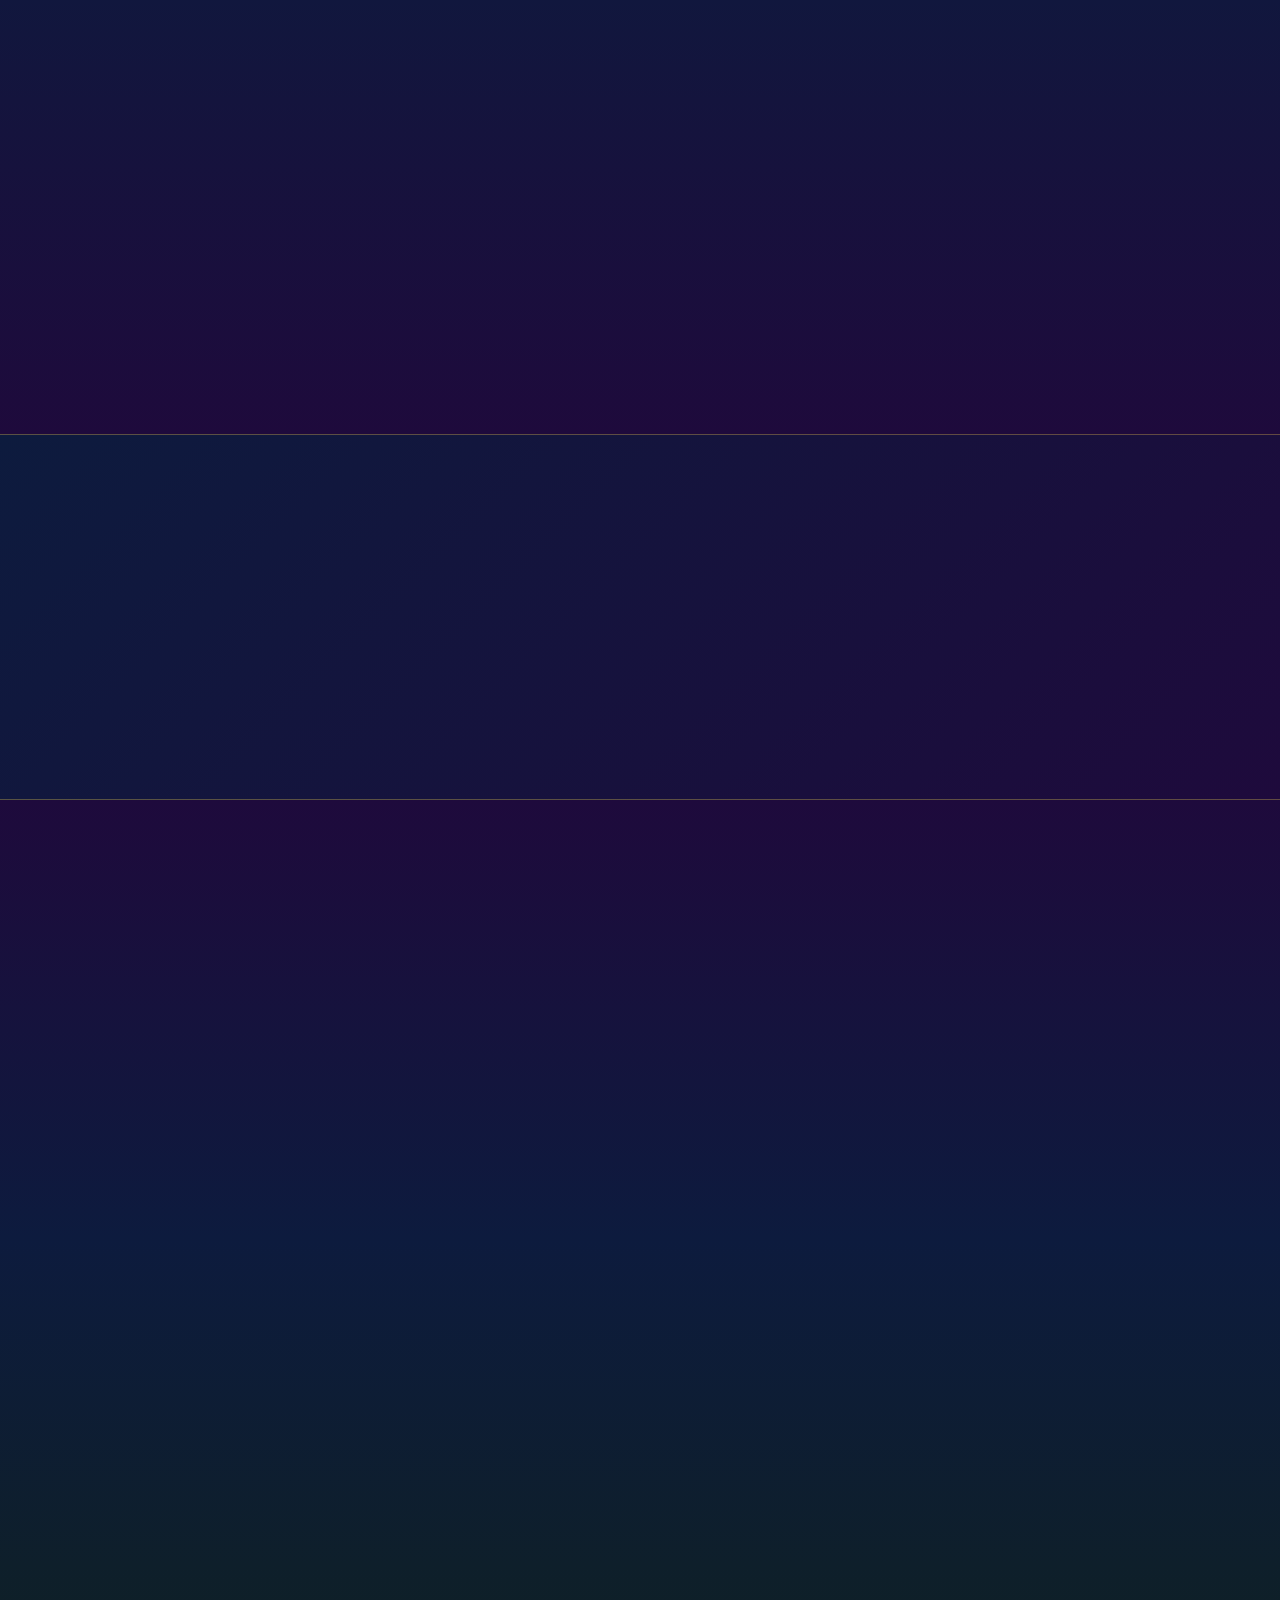
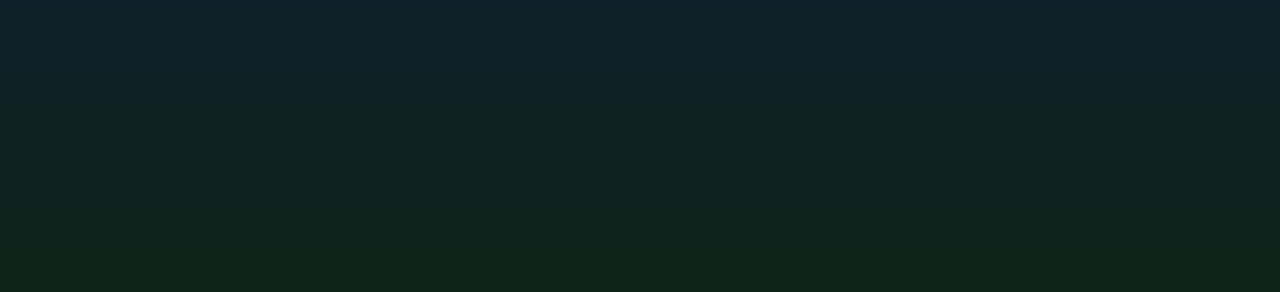
==== commit a4f2b681: "Add Payhip purchase embed + Mailchimp email form scaffold - 'Explore the Book' hero button now scrol" ====
--- a/index.html
+++ b/index.html
@@ -98,7 +98,7 @@
       <div class="hero-divider"></div>
       <p class="hero-tagline">A Quantum Spiritual Guide to aid others in their alignment with self, using sacred tools and techniques to create balance.</p>
       <div class="hero-actions">
-        <a href="#book" class="btn btn-primary">
+        <a href="#purchase" class="btn btn-primary">
           <i class="fa-solid fa-book-open" aria-hidden="true"></i>
           Explore the Book
         </a>
@@ -212,22 +212,8 @@
             A golden key. A cosmic spiral. Seven chakras lighting the path. <strong>Magical Keys</strong> is a transformative workbook written from the deep intuitive waters of Piscean wisdom — a guide for navigating life's complexity with grace, clarity, and sacred awareness. Through sacred tools, energetic practices, and quantum insight, this book unlocks the hidden doors within you, revealing the power, peace, and purpose that have always been yours.
           </p>
 
+          <!-- Hardcover coming soon badge -->
           <div class="book-purchase-options">
-            <!-- Digital Download -->
-            <div class="purchase-option">
-              <div class="option-info">
-                <span class="option-type">
-                  <i class="fa-solid fa-download" aria-hidden="true"></i>
-                  &nbsp; Digital Download
-                </span>
-                <span class="option-desc">Instant PDF — Begin your journey today</span>
-              </div>
-              <a href="#connect" class="btn btn-primary" style="padding:0.6rem 1.25rem; font-size:0.65rem;">
-                Get It Now
-              </a>
-            </div>
-
-            <!-- Hardcover Placeholder -->
             <div class="purchase-option coming-soon">
               <div class="option-info">
                 <span class="option-type">
@@ -238,6 +224,16 @@
               </div>
               <span class="option-badge badge-soon">Coming Soon</span>
             </div>
+          </div>
+
+          <!-- ── Payhip Digital Purchase Embed ── -->
+          <div id="purchase" class="payhip-purchase-wrap" style="margin-top:2rem;">
+            <p class="option-type" style="margin-bottom:0.75rem;">
+              <i class="fa-solid fa-download" aria-hidden="true"></i>
+              &nbsp; Digital Download — Instant PDF
+            </p>
+            <div class="payhip-embed-page" data-key="vZGLV"></div>
+            <script type="text/javascript" src="https://payhip.com/embed-page.js?v=24u68985"><\/script>
           </div>
         </div>
       </div>
@@ -370,16 +366,39 @@
         </p>
       </div>
 
-      <form class="connect-form reveal" aria-label="Email signup form" novalidate>
+      <!-- ══════════════════════════════════════════════════════════
+           EMAIL LIST FORM
+           To activate this form, replace the action URL below with
+           your Mailchimp embed action URL (found in:
+           Mailchimp → Audience → Signup forms → Embedded forms).
+           Free plan: up to 500 contacts / 1,000 emails per month.
+           ══════════════════════════════════════════════════════════ -->
+      <form
+        class="connect-form reveal"
+        aria-label="Email signup form"
+        action="https://YOUR-MAILCHIMP-LIST-URL.list-manage.com/subscribe/post?u=XXXXXXXX&amp;id=XXXXXXXX"
+        method="post"
+        target="_blank"
+        novalidate
+      >
+        <!-- Real email field -->
         <input
           type="email"
+          name="EMAIL"
           class="connect-input"
           placeholder="Your email address"
           aria-label="Email address"
           required
         />
+        <!-- Mailchimp bot-protection honeypot (keep hidden) -->
+        <div style="position:absolute; left:-5000px;" aria-hidden="true">
+          <input type="text" name="b_XXXXXXXX_XXXXXXXX" tabindex="-1" value="" />
+        </div>
         <button type="submit" class="connect-btn">Join</button>
       </form>
+      <p class="connect-form-note reveal" style="font-size:0.72rem; color:var(--text-muted); margin-top:0.75rem; text-align:center; opacity:0.7;">
+        Your sacred space is private. No spam, ever.
+      </p>
 
       <div class="social-links reveal" aria-label="Social media links">
         <a href="https://www.instagram.com/maharishi.sacredspace/" target="_blank" rel="noopener noreferrer"
--- a/assets/css/style.css
+++ b/assets/css/style.css
@@ -0,0 +1,1186 @@
+/* ============================================================
+   MAHARISHI SACRED SPACES — Main Stylesheet
+   Palette: Gold | Dark Green | Deep Blue | Royal Purple
+   ============================================================ */
+
+@import url('https://fonts.googleapis.com/css2?family=Cinzel+Decorative:wght@400;700;900&family=Cinzel:wght@400;500;600;700&family=Cormorant+Garamond:ital,wght@0,300;0,400;0,500;0,600;1,300;1,400;1,500&display=swap');
+
+/* ── CSS Variables ─────────────────────────────────────────── */
+:root {
+  --gold:          #C9A84C;
+  --gold-light:    #E8C96A;
+  --gold-pale:     #F5E6B8;
+  --green-dark:    #1A3A2A;
+  --green-mid:     #254D38;
+  --green-deep:    #0F2318;
+  --blue-dark:     #0D1B3E;
+  --blue-mid:      #1A2E5A;
+  --blue-accent:   #2A4A8A;
+  --purple-dark:   #1E0A3C;
+  --purple-mid:    #3A1A6E;
+  --purple-accent: #6B3FA0;
+  --purple-light:  #9B6FD0;
+  --text-light:    #F0E8D0;
+  --text-muted:    #B8A880;
+  --text-gold:     #C9A84C;
+  --white:         #FFFFFF;
+  --shadow-gold:   0 0 30px rgba(201, 168, 76, 0.3);
+  --shadow-deep:   0 8px 40px rgba(0, 0, 0, 0.6);
+  --border-gold:   1px solid rgba(201, 168, 76, 0.4);
+  --gradient-hero: linear-gradient(135deg, #0F2318 0%, #0D1B3E 40%, #1E0A3C 70%, #1A3A2A 100%);
+  --gradient-section: linear-gradient(180deg, #0D1B3E 0%, #1E0A3C 50%, #1A3A2A 100%);
+  --gradient-gold:  linear-gradient(135deg, #C9A84C 0%, #E8C96A 50%, #C9A84C 100%);
+}
+
+/* ── Reset & Base ──────────────────────────────────────────── */
+*, *::before, *::after { box-sizing: border-box; margin: 0; padding: 0; }
+
+html { scroll-behavior: smooth; font-size: 16px; }
+
+body {
+  font-family: 'Cormorant Garamond', Georgia, serif;
+  background-color: var(--green-deep);
+  color: var(--text-light);
+  line-height: 1.7;
+  overflow-x: hidden;
+}
+
+img { max-width: 100%; height: auto; display: block; }
+a  { color: var(--gold); text-decoration: none; transition: color 0.3s ease; }
+a:hover { color: var(--gold-light); }
+
+/* ── Scrollbar ─────────────────────────────────────────────── */
+::-webkit-scrollbar { width: 6px; }
+::-webkit-scrollbar-track { background: var(--green-deep); }
+::-webkit-scrollbar-thumb { background: var(--gold); border-radius: 3px; }
+
+/* ── Sacred Particle Canvas ────────────────────────────────── */
+#particles-canvas {
+  position: fixed;
+  top: 0; left: 0;
+  width: 100%; height: 100%;
+  pointer-events: none;
+  z-index: 0;
+  opacity: 0.4;
+}
+
+/* ── Navigation ────────────────────────────────────────────── */
+.navbar {
+  position: fixed;
+  top: 0; left: 0; right: 0;
+  z-index: 1000;
+  padding: 1rem 2rem;
+  display: flex;
+  align-items: center;
+  justify-content: space-between;
+  background: rgba(15, 35, 24, 0.85);
+  backdrop-filter: blur(12px);
+  border-bottom: var(--border-gold);
+  transition: all 0.4s ease;
+}
+
+.navbar.scrolled {
+  padding: 0.6rem 2rem;
+  background: rgba(15, 35, 24, 0.97);
+  box-shadow: var(--shadow-gold);
+}
+
+.nav-logo {
+  display: flex;
+  align-items: center;
+  gap: 0.75rem;
+  text-decoration: none;
+}
+
+.nav-logo .mss-emblem {
+  width: 48px;
+  height: 48px;
+  flex-shrink: 0;
+}
+
+.nav-logo .logo-text {
+  display: flex;
+  flex-direction: column;
+  line-height: 1.1;
+}
+
+.nav-logo .logo-main {
+  font-family: 'Cinzel Decorative', serif;
+  font-size: 0.85rem;
+  font-weight: 700;
+  background: var(--gradient-gold);
+  -webkit-background-clip: text;
+  -webkit-text-fill-color: transparent;
+  background-clip: text;
+  letter-spacing: 0.08em;
+}
+
+.nav-logo .logo-sub {
+  font-family: 'Cinzel', serif;
+  font-size: 0.55rem;
+  color: var(--text-muted);
+  letter-spacing: 0.25em;
+  text-transform: uppercase;
+}
+
+.nav-links {
+  display: flex;
+  align-items: center;
+  gap: 2.5rem;
+  list-style: none;
+}
+
+.nav-links a {
+  font-family: 'Cinzel', serif;
+  font-size: 0.75rem;
+  letter-spacing: 0.2em;
+  text-transform: uppercase;
+  color: var(--text-muted);
+  transition: color 0.3s ease;
+  position: relative;
+}
+
+.nav-links a::after {
+  content: '';
+  position: absolute;
+  bottom: -4px; left: 0;
+  width: 0; height: 1px;
+  background: var(--gold);
+  transition: width 0.3s ease;
+}
+
+.nav-links a:hover,
+.nav-links a.active {
+  color: var(--gold);
+}
+
+.nav-links a:hover::after,
+.nav-links a.active::after {
+  width: 100%;
+}
+
+.nav-cta {
+  font-family: 'Cinzel', serif;
+  font-size: 0.7rem;
+  letter-spacing: 0.15em;
+  text-transform: uppercase;
+  padding: 0.5rem 1.25rem;
+  border: 1px solid var(--gold);
+  color: var(--gold) !important;
+  border-radius: 2px;
+  transition: all 0.3s ease !important;
+}
+
+.nav-cta:hover {
+  background: var(--gold) !important;
+  color: var(--green-deep) !important;
+}
+
+.nav-cta::after { display: none !important; }
+
+.hamburger {
+  display: none;
+  flex-direction: column;
+  gap: 5px;
+  cursor: pointer;
+  padding: 4px;
+}
+
+.hamburger span {
+  display: block;
+  width: 24px;
+  height: 2px;
+  background: var(--gold);
+  transition: all 0.3s ease;
+}
+
+/* ── Hero Section ──────────────────────────────────────────── */
+.hero {
+  position: relative;
+  min-height: 100vh;
+  display: flex;
+  align-items: center;
+  justify-content: center;
+  text-align: center;
+  background: var(--gradient-hero);
+  overflow: hidden;
+  z-index: 1;
+}
+
+.hero-bg-pattern {
+  position: absolute;
+  inset: 0;
+  background-image:
+    radial-gradient(ellipse at 20% 50%, rgba(106, 63, 160, 0.2) 0%, transparent 60%),
+    radial-gradient(ellipse at 80% 20%, rgba(42, 74, 138, 0.2) 0%, transparent 60%),
+    radial-gradient(ellipse at 50% 80%, rgba(201, 168, 76, 0.08) 0%, transparent 50%);
+  z-index: 0;
+}
+
+.sacred-geometry {
+  position: absolute;
+  inset: 0;
+  display: flex;
+  align-items: center;
+  justify-content: center;
+  z-index: 0;
+  opacity: 0.06;
+}
+
+.sacred-geometry svg {
+  width: min(90vw, 900px);
+  height: min(90vw, 900px);
+  animation: slowRotate 120s linear infinite;
+}
+
+@keyframes slowRotate {
+  from { transform: rotate(0deg); }
+  to   { transform: rotate(360deg); }
+}
+
+.hero-content {
+  position: relative;
+  z-index: 2;
+  max-width: 860px;
+  padding: 2rem;
+}
+
+.hero-eyebrow {
+  font-family: 'Cinzel', serif;
+  font-size: 0.7rem;
+  letter-spacing: 0.4em;
+  text-transform: uppercase;
+  color: var(--gold);
+  margin-bottom: 1.5rem;
+  opacity: 0;
+  animation: fadeUp 1s ease 0.3s forwards;
+}
+
+.hero-title {
+  font-family: 'Cinzel Decorative', serif;
+  font-size: clamp(2.2rem, 6vw, 5rem);
+  font-weight: 900;
+  line-height: 1.1;
+  background: var(--gradient-gold);
+  -webkit-background-clip: text;
+  -webkit-text-fill-color: transparent;
+  background-clip: text;
+  margin-bottom: 0.5rem;
+  opacity: 0;
+  animation: fadeUp 1s ease 0.5s forwards;
+}
+
+.hero-subtitle {
+  font-family: 'Cinzel', serif;
+  font-size: clamp(0.8rem, 2vw, 1.1rem);
+  letter-spacing: 0.3em;
+  text-transform: uppercase;
+  color: var(--text-muted);
+  margin-bottom: 2rem;
+  opacity: 0;
+  animation: fadeUp 1s ease 0.7s forwards;
+}
+
+.hero-divider {
+  width: 120px;
+  height: 1px;
+  background: var(--gradient-gold);
+  margin: 0 auto 2rem;
+  opacity: 0;
+  animation: fadeUp 1s ease 0.9s forwards;
+}
+
+.hero-tagline {
+  font-size: clamp(1.1rem, 2.5vw, 1.5rem);
+  font-style: italic;
+  color: var(--text-light);
+  font-weight: 300;
+  max-width: 600px;
+  margin: 0 auto 3rem;
+  opacity: 0;
+  animation: fadeUp 1s ease 1.1s forwards;
+}
+
+.hero-actions {
+  display: flex;
+  gap: 1.5rem;
+  justify-content: center;
+  flex-wrap: wrap;
+  opacity: 0;
+  animation: fadeUp 1s ease 1.3s forwards;
+}
+
+.hero-scroll {
+  position: absolute;
+  bottom: 2rem;
+  left: 50%;
+  transform: translateX(-50%);
+  z-index: 2;
+  display: flex;
+  flex-direction: column;
+  align-items: center;
+  gap: 0.5rem;
+  opacity: 0;
+  animation: fadeIn 1s ease 2s forwards;
+}
+
+.hero-scroll span {
+  font-family: 'Cinzel', serif;
+  font-size: 0.6rem;
+  letter-spacing: 0.3em;
+  text-transform: uppercase;
+  color: var(--text-muted);
+}
+
+.scroll-line {
+  width: 1px;
+  height: 40px;
+  background: linear-gradient(to bottom, var(--gold), transparent);
+  animation: scrollPulse 2s ease-in-out infinite;
+}
+
+@keyframes scrollPulse {
+  0%, 100% { opacity: 1; transform: scaleY(1); }
+  50%       { opacity: 0.4; transform: scaleY(0.7); }
+}
+
+/* ── Buttons ───────────────────────────────────────────────── */
+.btn {
+  display: inline-flex;
+  align-items: center;
+  gap: 0.5rem;
+  font-family: 'Cinzel', serif;
+  font-size: 0.75rem;
+  letter-spacing: 0.2em;
+  text-transform: uppercase;
+  padding: 0.9rem 2rem;
+  border-radius: 2px;
+  cursor: pointer;
+  transition: all 0.35s ease;
+  border: none;
+  text-decoration: none;
+}
+
+.btn-primary {
+  background: var(--gradient-gold);
+  color: var(--green-deep);
+  font-weight: 700;
+  box-shadow: 0 4px 20px rgba(201, 168, 76, 0.4);
+}
+
+.btn-primary:hover {
+  transform: translateY(-2px);
+  box-shadow: 0 8px 30px rgba(201, 168, 76, 0.6);
+  color: var(--green-deep);
+}
+
+.btn-outline {
+  background: transparent;
+  color: var(--gold);
+  border: 1px solid var(--gold);
+}
+
+.btn-outline:hover {
+  background: rgba(201, 168, 76, 0.1);
+  transform: translateY(-2px);
+  color: var(--gold-light);
+}
+
+.btn-purple {
+  background: linear-gradient(135deg, var(--purple-mid), var(--purple-accent));
+  color: var(--gold-pale);
+  box-shadow: 0 4px 20px rgba(107, 63, 160, 0.4);
+}
+
+.btn-purple:hover {
+  transform: translateY(-2px);
+  box-shadow: 0 8px 30px rgba(107, 63, 160, 0.6);
+  color: var(--white);
+}
+
+/* ── Section Shared ────────────────────────────────────────── */
+section {
+  position: relative;
+  z-index: 1;
+}
+
+.section-header {
+  text-align: center;
+  margin-bottom: 4rem;
+}
+
+.section-eyebrow {
+  font-family: 'Cinzel', serif;
+  font-size: 0.65rem;
+  letter-spacing: 0.5em;
+  text-transform: uppercase;
+  color: var(--gold);
+  margin-bottom: 1rem;
+  display: block;
+}
+
+.section-title {
+  font-family: 'Cinzel Decorative', serif;
+  font-size: clamp(1.6rem, 4vw, 2.8rem);
+  font-weight: 700;
+  background: var(--gradient-gold);
+  -webkit-background-clip: text;
+  -webkit-text-fill-color: transparent;
+  background-clip: text;
+  margin-bottom: 1rem;
+  line-height: 1.2;
+}
+
+.section-rule {
+  width: 80px;
+  height: 1px;
+  background: var(--gradient-gold);
+  margin: 1rem auto;
+}
+
+.section-lead {
+  font-size: 1.15rem;
+  color: var(--text-muted);
+  max-width: 600px;
+  margin: 0 auto;
+  font-style: italic;
+}
+
+/* ── About / Bio Section ───────────────────────────────────── */
+.about-section {
+  padding: 7rem 2rem;
+  background: linear-gradient(180deg, var(--green-deep) 0%, var(--blue-dark) 50%, var(--purple-dark) 100%);
+}
+
+.about-inner {
+  max-width: 1100px;
+  margin: 0 auto;
+  display: grid;
+  grid-template-columns: 1fr 1.4fr;
+  gap: 5rem;
+  align-items: center;
+}
+
+.about-image-wrap {
+  position: relative;
+}
+
+.about-portrait {
+  width: 100%;
+  max-width: 400px;
+  aspect-ratio: 3/4;
+  object-fit: cover;
+  border-radius: 4px;
+  border: var(--border-gold);
+  box-shadow: var(--shadow-gold), var(--shadow-deep);
+  position: relative;
+  z-index: 1;
+}
+
+.about-portrait-placeholder {
+  width: 100%;
+  max-width: 400px;
+  aspect-ratio: 3/4;
+  background: linear-gradient(135deg, var(--green-mid), var(--blue-mid), var(--purple-mid));
+  border-radius: 4px;
+  border: var(--border-gold);
+  display: flex;
+  flex-direction: column;
+  align-items: center;
+  justify-content: center;
+  gap: 1rem;
+  box-shadow: var(--shadow-gold), var(--shadow-deep);
+}
+
+.about-portrait-placeholder .placeholder-icon {
+  font-size: 4rem;
+  opacity: 0.5;
+}
+
+.about-portrait-placeholder span {
+  font-family: 'Cinzel', serif;
+  font-size: 0.65rem;
+  letter-spacing: 0.3em;
+  color: var(--text-muted);
+  text-transform: uppercase;
+}
+
+.about-frame-corner {
+  position: absolute;
+  width: 40px; height: 40px;
+  border-color: var(--gold);
+  border-style: solid;
+  opacity: 0.6;
+}
+
+.about-frame-corner.tl { top: -10px; left: -10px; border-width: 2px 0 0 2px; }
+.about-frame-corner.tr { top: -10px; right: -10px; border-width: 2px 2px 0 0; }
+.about-frame-corner.bl { bottom: -10px; left: -10px; border-width: 0 0 2px 2px; }
+.about-frame-corner.br { bottom: -10px; right: -10px; border-width: 0 2px 2px 0; }
+
+.about-mss-badge {
+  position: absolute;
+  bottom: -20px;
+  right: -20px;
+  width: 80px;
+  height: 80px;
+  background: var(--gradient-gold);
+  border-radius: 50%;
+  display: flex;
+  align-items: center;
+  justify-content: center;
+  font-family: 'Cinzel Decorative', serif;
+  font-size: 1rem;
+  font-weight: 900;
+  color: var(--green-deep);
+  box-shadow: 0 4px 20px rgba(201, 168, 76, 0.5);
+  z-index: 2;
+}
+
+.about-content { }
+
+.about-name {
+  font-family: 'Cinzel Decorative', serif;
+  font-size: clamp(1.4rem, 3vw, 2rem);
+  background: var(--gradient-gold);
+  -webkit-background-clip: text;
+  -webkit-text-fill-color: transparent;
+  background-clip: text;
+  margin-bottom: 0.25rem;
+}
+
+.about-title-role {
+  font-family: 'Cinzel', serif;
+  font-size: 0.75rem;
+  letter-spacing: 0.3em;
+  text-transform: uppercase;
+  color: var(--purple-light);
+  margin-bottom: 2rem;
+}
+
+.about-bio p {
+  font-size: 1.1rem;
+  color: var(--text-light);
+  margin-bottom: 1.25rem;
+  font-weight: 300;
+  line-height: 1.9;
+}
+
+.about-bio p strong {
+  color: var(--gold);
+  font-weight: 500;
+}
+
+.about-pillars {
+  display: flex;
+  gap: 1.5rem;
+  margin-top: 2.5rem;
+  flex-wrap: wrap;
+}
+
+.pillar-chip {
+  display: flex;
+  align-items: center;
+  gap: 0.5rem;
+  padding: 0.5rem 1rem;
+  border: var(--border-gold);
+  border-radius: 2px;
+  background: rgba(201, 168, 76, 0.05);
+}
+
+.pillar-chip .chip-icon { font-size: 1rem; }
+
+.pillar-chip span {
+  font-family: 'Cinzel', serif;
+  font-size: 0.6rem;
+  letter-spacing: 0.2em;
+  text-transform: uppercase;
+  color: var(--text-muted);
+}
+
+/* ── Book Section ──────────────────────────────────────────── */
+.book-section {
+  padding: 7rem 2rem;
+  background: linear-gradient(180deg, var(--purple-dark) 0%, var(--blue-dark) 40%, var(--green-deep) 100%);
+}
+
+.book-inner {
+  max-width: 1100px;
+  margin: 0 auto;
+}
+
+.book-showcase {
+  display: grid;
+  grid-template-columns: 1fr 1.2fr;
+  gap: 5rem;
+  align-items: start;
+  margin-bottom: 5rem;
+}
+
+.book-cover-wrap {
+  position: relative;
+  display: flex;
+  justify-content: center;
+  align-items: flex-start;
+  width: 100%;
+  min-width: 420px;
+}
+
+.book-cover-img {
+  width: 380px !important;
+  height: auto !important;
+  max-width: 100% !important;
+  max-height: none !important;
+  object-fit: contain !important;
+  overflow: visible !important;
+  border-radius: 4px;
+  box-shadow: -8px 8px 40px rgba(0,0,0,0.7), var(--shadow-gold);
+  border: var(--border-gold);
+  position: relative;
+  z-index: 1;
+  transition: transform 0.4s ease;
+  display: block !important;
+}
+
+.book-cover-img:hover {
+  transform: perspective(800px) rotateY(-5deg) translateY(-4px);
+}
+
+.book-cover-placeholder {
+  width: 100%;
+  max-width: 320px;
+  aspect-ratio: 2/3;
+  background: linear-gradient(160deg, var(--purple-mid) 0%, var(--blue-mid) 40%, var(--green-mid) 100%);
+  border-radius: 4px;
+  border: var(--border-gold);
+  display: flex;
+  flex-direction: column;
+  align-items: center;
+  justify-content: center;
+  gap: 1rem;
+  box-shadow: -8px 8px 40px rgba(0,0,0,0.7), var(--shadow-gold);
+  padding: 2rem;
+  text-align: center;
+  transition: transform 0.4s ease;
+}
+
+.book-cover-placeholder:hover {
+  transform: perspective(800px) rotateY(-5deg) translateY(-4px);
+}
+
+.book-cover-placeholder .book-title-on-cover {
+  font-family: 'Cinzel Decorative', serif;
+  font-size: 1rem;
+  background: var(--gradient-gold);
+  -webkit-background-clip: text;
+  -webkit-text-fill-color: transparent;
+  background-clip: text;
+  line-height: 1.3;
+}
+
+.book-cover-placeholder .book-author-on-cover {
+  font-family: 'Cinzel', serif;
+  font-size: 0.65rem;
+  letter-spacing: 0.3em;
+  color: var(--text-muted);
+  text-transform: uppercase;
+}
+
+.book-glow {
+  position: absolute;
+  inset: -20px;
+  background: radial-gradient(ellipse, rgba(201, 168, 76, 0.15) 0%, transparent 70%);
+  z-index: 0;
+  border-radius: 50%;
+}
+
+.book-details { }
+
+.book-label {
+  font-family: 'Cinzel', serif;
+  font-size: 0.6rem;
+  letter-spacing: 0.5em;
+  text-transform: uppercase;
+  color: var(--purple-light);
+  margin-bottom: 0.75rem;
+  display: block;
+}
+
+.book-title {
+  font-family: 'Cinzel Decorative', serif;
+  font-size: clamp(1.4rem, 3vw, 2.2rem);
+  background: var(--gradient-gold);
+  -webkit-background-clip: text;
+  -webkit-text-fill-color: transparent;
+  background-clip: text;
+  line-height: 1.2;
+  margin-bottom: 0.5rem;
+}
+
+.book-author {
+  font-family: 'Cinzel', serif;
+  font-size: 0.8rem;
+  letter-spacing: 0.25em;
+  color: var(--text-muted);
+  text-transform: uppercase;
+  margin-bottom: 2rem;
+}
+
+.book-description {
+  font-size: 1.05rem;
+  color: var(--text-light);
+  font-weight: 300;
+  line-height: 1.9;
+  margin-bottom: 2.5rem;
+}
+
+.book-purchase-options {
+  display: flex;
+  flex-direction: column;
+  gap: 1rem;
+}
+
+.purchase-option {
+  display: flex;
+  align-items: center;
+  justify-content: space-between;
+  padding: 1.25rem 1.5rem;
+  border-radius: 4px;
+  border: var(--border-gold);
+  background: rgba(201, 168, 76, 0.04);
+  transition: all 0.3s ease;
+}
+
+.purchase-option:hover {
+  background: rgba(201, 168, 76, 0.08);
+  border-color: var(--gold);
+  transform: translateX(4px);
+}
+
+.purchase-option.coming-soon {
+  opacity: 0.55;
+  cursor: default;
+  border-color: rgba(201, 168, 76, 0.2);
+}
+
+.purchase-option.coming-soon:hover {
+  transform: none;
+  background: rgba(201, 168, 76, 0.04);
+}
+
+.option-info { display: flex; flex-direction: column; gap: 0.2rem; }
+
+.option-type {
+  font-family: 'Cinzel', serif;
+  font-size: 0.7rem;
+  letter-spacing: 0.2em;
+  text-transform: uppercase;
+  color: var(--gold);
+}
+
+.option-desc {
+  font-size: 0.85rem;
+  color: var(--text-muted);
+}
+
+.option-badge {
+  font-family: 'Cinzel', serif;
+  font-size: 0.6rem;
+  letter-spacing: 0.15em;
+  text-transform: uppercase;
+  padding: 0.3rem 0.75rem;
+  border-radius: 2px;
+}
+
+.badge-available {
+  background: rgba(201, 168, 76, 0.15);
+  color: var(--gold);
+  border: 1px solid rgba(201, 168, 76, 0.3);
+}
+
+.badge-soon {
+  background: rgba(107, 63, 160, 0.15);
+  color: var(--purple-light);
+  border: 1px solid rgba(107, 63, 160, 0.3);
+}
+
+/* ── Meditation Section ────────────────────────────────────── */
+.meditation-section {
+  padding: 7rem 2rem;
+  background: linear-gradient(180deg, var(--green-deep) 0%, var(--purple-dark) 50%, var(--blue-dark) 100%);
+}
+
+.meditation-inner {
+  max-width: 1100px;
+  margin: 0 auto;
+}
+
+.meditation-showcase {
+  display: grid;
+  grid-template-columns: 1.2fr 1fr;
+  gap: 5rem;
+  align-items: center;
+}
+
+.meditation-content { }
+
+.meditation-title {
+  font-family: 'Cinzel Decorative', serif;
+  font-size: clamp(1.4rem, 3vw, 2.2rem);
+  background: var(--gradient-gold);
+  -webkit-background-clip: text;
+  -webkit-text-fill-color: transparent;
+  background-clip: text;
+  line-height: 1.2;
+  margin-bottom: 0.5rem;
+}
+
+.meditation-subtitle {
+  font-family: 'Cinzel', serif;
+  font-size: 0.8rem;
+  letter-spacing: 0.3em;
+  color: var(--purple-light);
+  text-transform: uppercase;
+  margin-bottom: 2rem;
+}
+
+.meditation-description {
+  font-size: 1.05rem;
+  color: var(--text-light);
+  font-weight: 300;
+  line-height: 1.9;
+  margin-bottom: 2rem;
+}
+
+.meditation-features {
+  list-style: none;
+  margin-bottom: 2.5rem;
+  display: flex;
+  flex-direction: column;
+  gap: 0.75rem;
+}
+
+.meditation-features li {
+  display: flex;
+  align-items: flex-start;
+  gap: 0.75rem;
+  font-size: 1rem;
+  color: var(--text-muted);
+}
+
+.meditation-features li .feat-icon {
+  color: var(--gold);
+  font-size: 0.9rem;
+  margin-top: 0.15rem;
+  flex-shrink: 0;
+}
+
+.meditation-visual {
+  display: flex;
+  justify-content: center;
+  align-items: center;
+}
+
+.pyramid-visual {
+  position: relative;
+  width: 300px;
+  height: 300px;
+  display: flex;
+  align-items: center;
+  justify-content: center;
+}
+
+.pyramid-svg {
+  width: 100%;
+  height: 100%;
+  filter: drop-shadow(0 0 20px rgba(201, 168, 76, 0.4));
+  animation: pyramidPulse 4s ease-in-out infinite;
+}
+
+@keyframes pyramidPulse {
+  0%, 100% { filter: drop-shadow(0 0 20px rgba(201, 168, 76, 0.4)); }
+  50%       { filter: drop-shadow(0 0 40px rgba(201, 168, 76, 0.7)); }
+}
+
+.pyramid-label {
+  position: absolute;
+  bottom: -2rem;
+  left: 50%;
+  transform: translateX(-50%);
+  font-family: 'Cinzel', serif;
+  font-size: 0.6rem;
+  letter-spacing: 0.4em;
+  text-transform: uppercase;
+  color: var(--text-muted);
+  white-space: nowrap;
+}
+
+/* ── Testimonials / Quote Section ──────────────────────────── */
+.quote-section {
+  padding: 5rem 2rem;
+  background: linear-gradient(135deg, var(--blue-dark), var(--purple-dark));
+  text-align: center;
+  border-top: var(--border-gold);
+  border-bottom: var(--border-gold);
+}
+
+.quote-inner {
+  max-width: 800px;
+  margin: 0 auto;
+}
+
+.sacred-quote {
+  font-family: 'Cormorant Garamond', serif;
+  font-size: clamp(1.4rem, 3vw, 2rem);
+  font-style: italic;
+  font-weight: 300;
+  color: var(--text-light);
+  line-height: 1.6;
+  margin-bottom: 1.5rem;
+}
+
+.sacred-quote::before { content: '\201C'; color: var(--gold); font-size: 3rem; line-height: 0; vertical-align: -0.5rem; margin-right: 0.25rem; }
+.sacred-quote::after  { content: '\201D'; color: var(--gold); font-size: 3rem; line-height: 0; vertical-align: -0.5rem; margin-left: 0.25rem; }
+
+.quote-attribution {
+  font-family: 'Cinzel', serif;
+  font-size: 0.7rem;
+  letter-spacing: 0.3em;
+  text-transform: uppercase;
+  color: var(--gold);
+}
+
+/* ── Newsletter / Contact ──────────────────────────────────── */
+.connect-section {
+  padding: 6rem 2rem;
+  background: linear-gradient(180deg, var(--blue-dark) 0%, var(--green-deep) 100%);
+  text-align: center;
+}
+
+.connect-inner {
+  max-width: 600px;
+  margin: 0 auto;
+}
+
+.connect-form {
+  display: flex;
+  gap: 0;
+  margin-top: 2.5rem;
+  border: var(--border-gold);
+  border-radius: 2px;
+  overflow: hidden;
+}
+
+.connect-input {
+  flex: 1;
+  padding: 1rem 1.25rem;
+  background: rgba(255,255,255,0.04);
+  border: none;
+  color: var(--text-light);
+  font-family: 'Cormorant Garamond', serif;
+  font-size: 1rem;
+  outline: none;
+}
+
+.connect-input::placeholder { color: var(--text-muted); }
+
+.connect-btn {
+  padding: 1rem 1.75rem;
+  background: var(--gradient-gold);
+  border: none;
+  color: var(--green-deep);
+  font-family: 'Cinzel', serif;
+  font-size: 0.7rem;
+  letter-spacing: 0.2em;
+  text-transform: uppercase;
+  font-weight: 700;
+  cursor: pointer;
+  transition: all 0.3s ease;
+  white-space: nowrap;
+}
+
+.connect-btn:hover {
+  background: linear-gradient(135deg, var(--gold-light), var(--gold));
+}
+
+.social-links {
+  display: flex;
+  justify-content: center;
+  gap: 1.5rem;
+  margin-top: 2.5rem;
+}
+
+.social-link {
+  display: flex;
+  align-items: center;
+  justify-content: center;
+  width: 44px;
+  height: 44px;
+  border: var(--border-gold);
+  border-radius: 2px;
+  color: var(--gold);
+  font-size: 1.1rem;
+  transition: all 0.3s ease;
+}
+
+.social-link:hover {
+  background: rgba(201, 168, 76, 0.1);
+  transform: translateY(-3px);
+  box-shadow: 0 4px 15px rgba(201, 168, 76, 0.3);
+}
+
+/* ── Footer ────────────────────────────────────────────────── */
+.footer {
+  background: var(--green-deep);
+  border-top: var(--border-gold);
+  padding: 3rem 2rem 1.5rem;
+  text-align: center;
+}
+
+.footer-logo {
+  font-family: 'Cinzel Decorative', serif;
+  font-size: 1.2rem;
+  background: var(--gradient-gold);
+  -webkit-background-clip: text;
+  -webkit-text-fill-color: transparent;
+  background-clip: text;
+  margin-bottom: 0.5rem;
+}
+
+.footer-tagline {
+  font-family: 'Cinzel', serif;
+  font-size: 0.6rem;
+  letter-spacing: 0.4em;
+  text-transform: uppercase;
+  color: var(--text-muted);
+  margin-bottom: 2rem;
+}
+
+.footer-nav {
+  display: flex;
+  justify-content: center;
+  gap: 2rem;
+  list-style: none;
+  margin-bottom: 2rem;
+  flex-wrap: wrap;
+}
+
+.footer-nav a {
+  font-family: 'Cinzel', serif;
+  font-size: 0.65rem;
+  letter-spacing: 0.2em;
+  text-transform: uppercase;
+  color: var(--text-muted);
+  transition: color 0.3s ease;
+}
+
+.footer-nav a:hover { color: var(--gold); }
+
+.footer-copy {
+  font-size: 0.8rem;
+  color: var(--text-muted);
+  opacity: 0.6;
+}
+
+/* ── Animations ────────────────────────────────────────────── */
+@keyframes fadeUp {
+  from { opacity: 0; transform: translateY(30px); }
+  to   { opacity: 1; transform: translateY(0); }
+}
+
+@keyframes fadeIn {
+  from { opacity: 0; }
+  to   { opacity: 1; }
+}
+
+.reveal {
+  opacity: 0;
+  transform: translateY(40px);
+  transition: opacity 0.8s ease, transform 0.8s ease;
+}
+
+.reveal.visible {
+  opacity: 1;
+  transform: translateY(0);
+}
+
+/* ── Page Header (inner pages) ─────────────────────────────── */
+.page-hero {
+  padding: 10rem 2rem 5rem;
+  text-align: center;
+  background: var(--gradient-hero);
+  position: relative;
+  overflow: hidden;
+}
+
+.page-hero .hero-bg-pattern {
+  position: absolute;
+  inset: 0;
+}
+
+.page-hero-content {
+  position: relative;
+  z-index: 2;
+}
+
+/* ── Responsive ────────────────────────────────────────────── */
+@media (max-width: 900px) {
+  .about-inner,
+  .book-showcase,
+  .meditation-showcase {
+    grid-template-columns: 1fr;
+    gap: 3rem;
+  }
+
+  .book-showcase {
+    direction: ltr;
+  }
+
+  .about-image-wrap,
+  .book-cover-wrap,
+  .meditation-visual {
+    display: flex;
+    justify-content: center;
+  }
+
+  .about-portrait-placeholder,
+  .book-cover-placeholder,
+  .book-cover-img {
+    max-width: 280px;
+  }
+}
+
+@media (max-width: 768px) {
+  .nav-links { display: none; }
+  .hamburger { display: flex; }
+
+  .nav-links.open {
+    display: flex;
+    flex-direction: column;
+    position: fixed;
+    top: 0; left: 0; right: 0; bottom: 0;
+    background: rgba(15, 35, 24, 0.98);
+    justify-content: center;
+    align-items: center;
+    gap: 2.5rem;
+    z-index: 999;
+  }
+
+  .nav-links.open a {
+    font-size: 1rem;
+    letter-spacing: 0.3em;
+  }
+
+  .hero-actions { flex-direction: column; align-items: center; }
+
+  .connect-form { flex-direction: column; }
+  .connect-input { border-bottom: var(--border-gold); }
+  .connect-btn { padding: 1rem; }
+}
+
+/* ── Utility ───────────────────────────────────────────────── */
+.text-gold { color: var(--gold); }
+.text-center { text-align: center; }
+.mt-1 { margin-top: 1rem; }
+.mt-2 { margin-top: 2rem; }
+.container { max-width: 1100px; margin: 0 auto; padding: 0 2rem; }
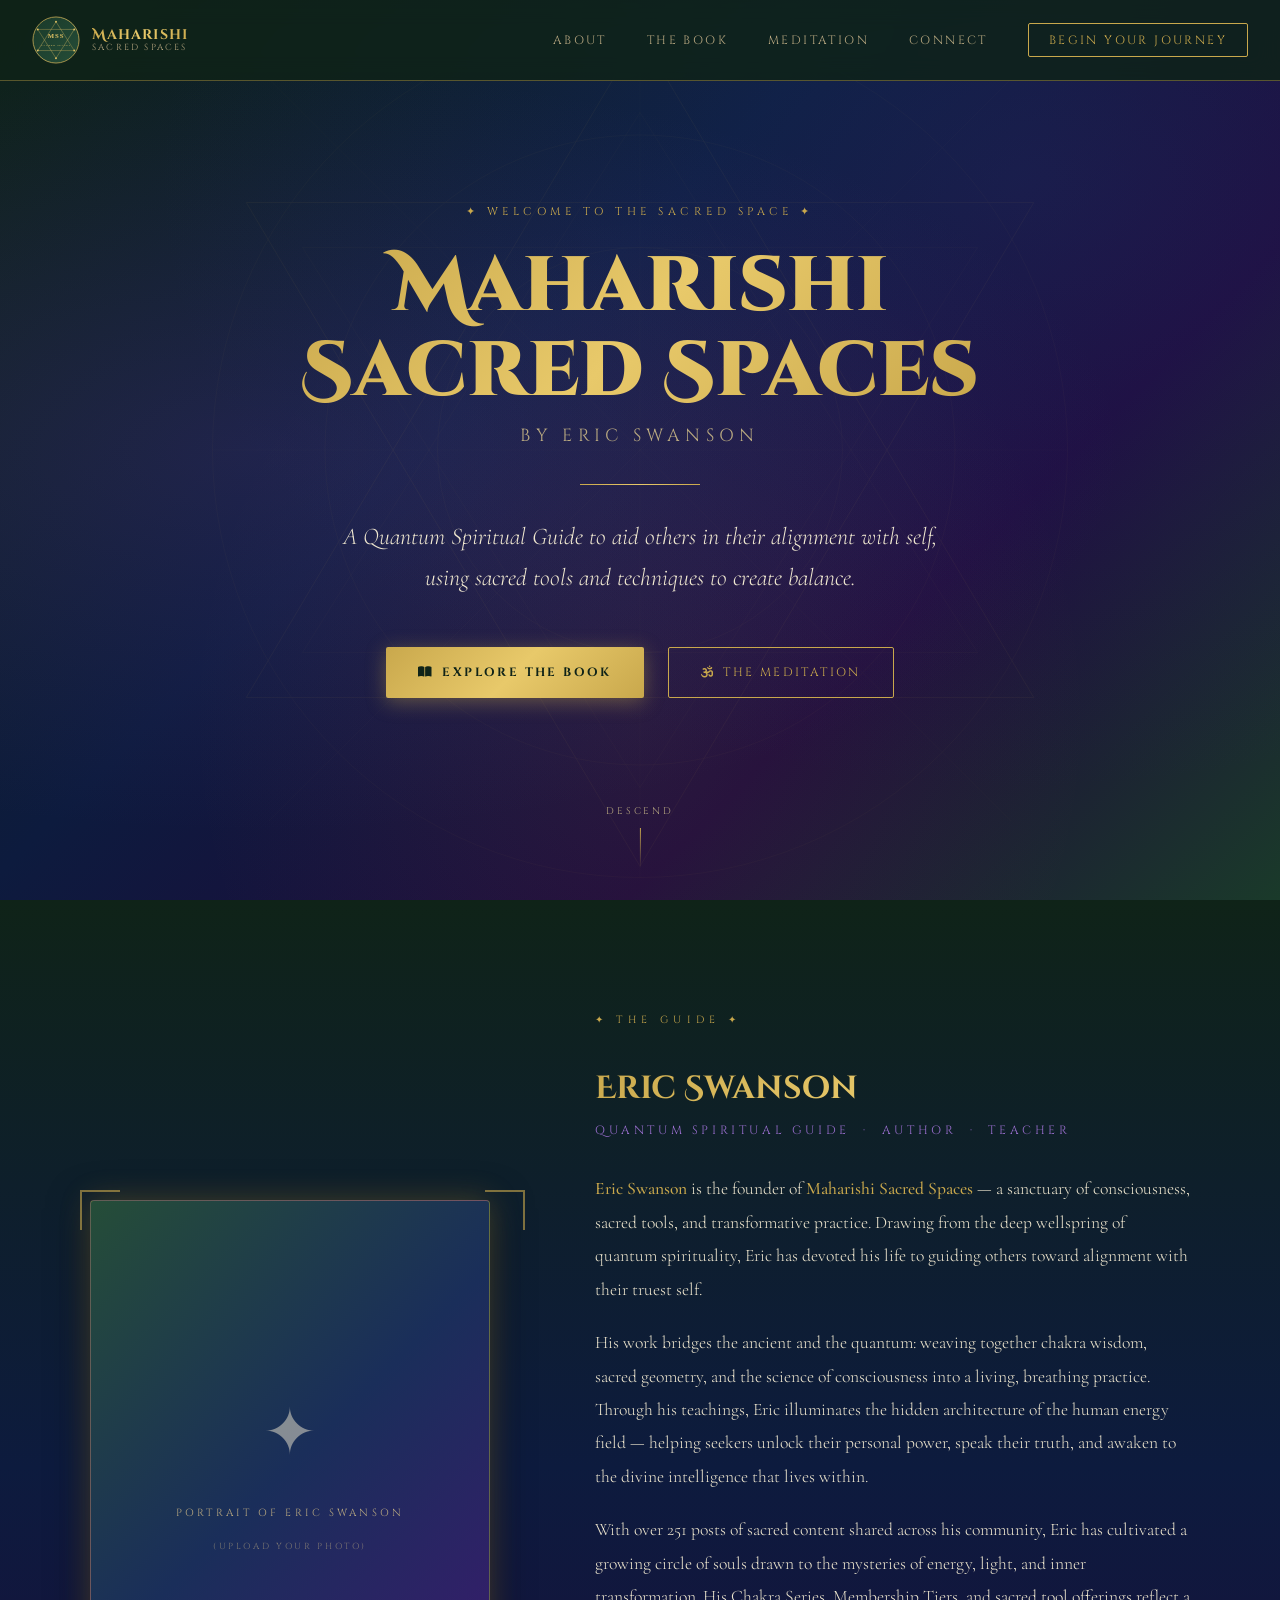
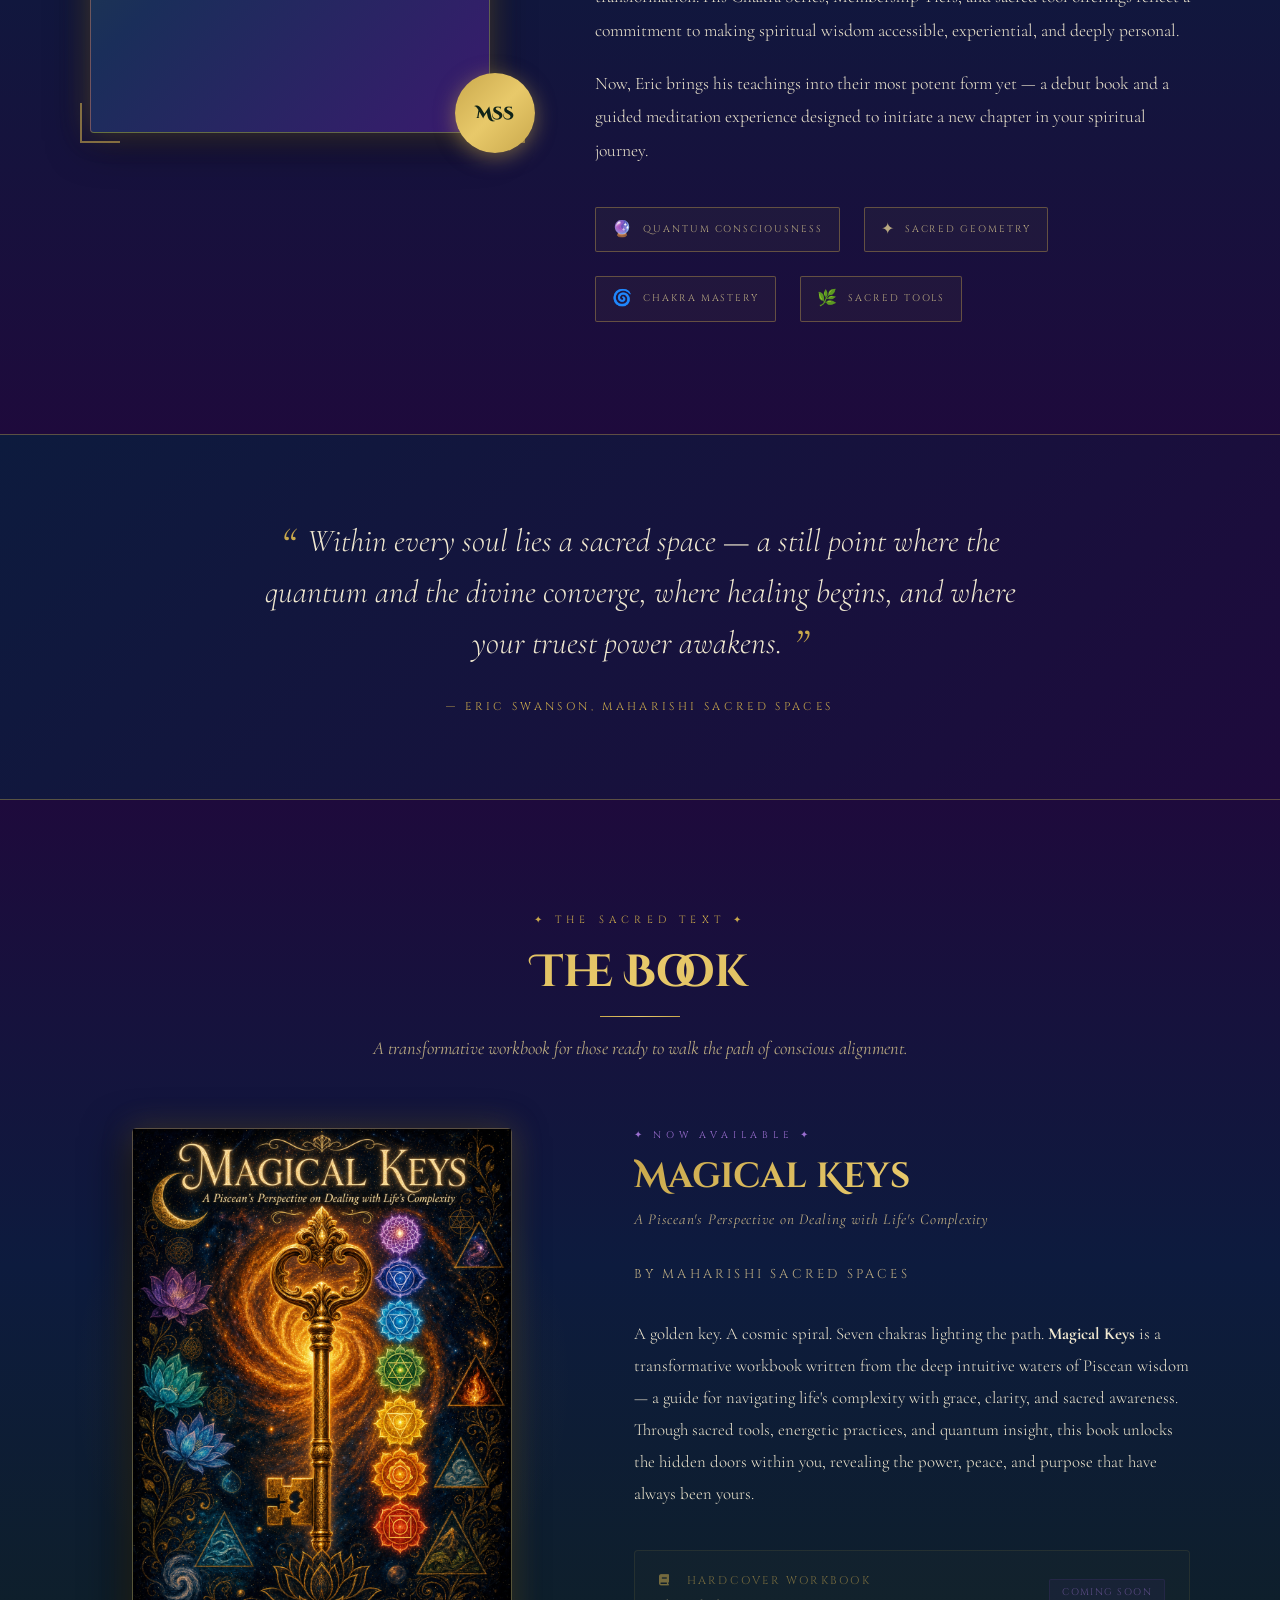
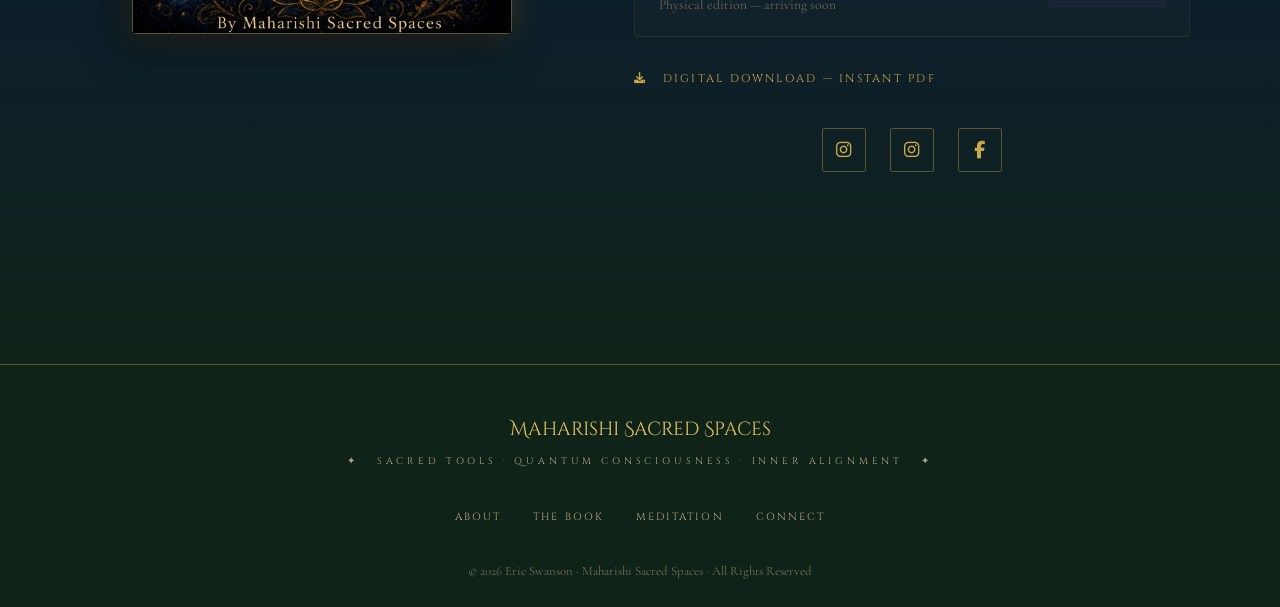
==== commit e1b7b158: "Replace Mailchimp placeholder with live MailerLite signup form - Form ID: 44029587 (Maharishi Sacred" ====
--- a/index.html
+++ b/index.html
@@ -366,39 +366,71 @@
         </p>
       </div>
 
-      <!-- ══════════════════════════════════════════════════════════
-           EMAIL LIST FORM
-           To activate this form, replace the action URL below with
-           your Mailchimp embed action URL (found in:
-           Mailchimp → Audience → Signup forms → Embedded forms).
-           Free plan: up to 500 contacts / 1,000 emails per month.
-           ══════════════════════════════════════════════════════════ -->
-      <form
-        class="connect-form reveal"
-        aria-label="Email signup form"
-        action="https://YOUR-MAILCHIMP-LIST-URL.list-manage.com/subscribe/post?u=XXXXXXXX&amp;id=XXXXXXXX"
-        method="post"
-        target="_blank"
-        novalidate
-      >
-        <!-- Real email field -->
-        <input
-          type="email"
-          name="EMAIL"
-          class="connect-input"
-          placeholder="Your email address"
-          aria-label="Email address"
-          required
-        />
-        <!-- Mailchimp bot-protection honeypot (keep hidden) -->
-        <div style="position:absolute; left:-5000px;" aria-hidden="true">
-          <input type="text" name="b_XXXXXXXX_XXXXXXXX" tabindex="-1" value="" />
-        </div>
-        <button type="submit" class="connect-btn">Join</button>
-      </form>
+      <!-- MailerLite Embedded Signup Form — form ID 44029587 -->
+      <div class="mailerlite-wrap reveal" style="max-width:420px; margin:0 auto;">
+        <div id="mlb2-44029587" class="ml-form-embedContainer ml-subscribe-form ml-subscribe-form-44029587">
+          <div class="ml-form-align-center">
+            <div class="ml-form-embedWrapper embedForm">
+              <div class="ml-form-embedBody ml-form-embedBodyDefault row-form">
+                <div class="ml-form-embedContent" style="text-align:center; margin-bottom:1rem;">
+                  <h4 style="font-family:'Cormorant Garamond',serif; color:var(--gold); font-size:1.25rem; font-weight:400; margin:0 0 0.4rem;">Join the Sacred Circle</h4>
+                  <p style="color:var(--text-muted); font-size:0.85rem; margin:0;">Receive sacred teachings, early access &amp; book updates.</p>
+                </div>
+                <form class="ml-block-form"
+                  action="https://assets.mailerlite.com/jsonp/2526845/forms/193721637224318791/subscribe"
+                  data-code=""
+                  method="post"
+                  target="_blank">
+                  <div class="ml-form-formContent">
+                    <div class="ml-form-fieldRow ml-last-item">
+                      <div class="ml-field-group ml-field-email ml-validate-email ml-validate-required">
+                        <input
+                          aria-label="email"
+                          aria-required="true"
+                          type="email"
+                          class="connect-input"
+                          name="fields[email]"
+                          placeholder="Your email address"
+                          autocomplete="email"
+                          style="width:100%; margin-bottom:0.75rem;"
+                        />
+                      </div>
+                    </div>
+                  </div>
+                  <input type="hidden" name="ml-submit" value="1" />
+                  <input type="hidden" name="anticsrf" value="true" />
+                  <div class="ml-form-embedSubmit" style="text-align:center;">
+                    <button type="submit" class="connect-btn" style="width:100%;">Join</button>
+                    <button disabled="disabled" style="display:none;" type="button" class="connect-btn loading">
+                      <span>Loading...</span>
+                    </button>
+                  </div>
+                </form>
+              </div>
+              <div class="ml-form-successBody row-success" style="display:none; padding:1.5rem; text-align:center;">
+                <div class="ml-form-successContent">
+                  <h4 style="font-family:'Cormorant Garamond',serif; color:var(--gold); font-size:1.2rem;">✦ Welcome to the Circle ✦</h4>
+                  <p style="color:var(--text-muted); font-size:0.85rem;">You have successfully joined our subscriber list.</p>
+                </div>
+              </div>
+            </div>
+          </div>
+        </div>
+      </div>
       <p class="connect-form-note reveal" style="font-size:0.72rem; color:var(--text-muted); margin-top:0.75rem; text-align:center; opacity:0.7;">
         Your sacred space is private. No spam, ever.
       </p>
+
+      <!-- MailerLite JS -->
+      <script>
+        function ml_webform_success_44029587() {
+          var $ = ml_jQuery || jQuery;
+          $('.ml-subscribe-form-44029587 .row-success').show();
+          $('.ml-subscribe-form-44029587 .row-form').hide();
+        }
+      </script>
+      <script src="https://groot.mailerlite.com/js/w/webforms.min.js?v83147fa8ce2d95cb73ece7f28b469519" type="text/javascript"></script>
+      <script>fetch("https://assets.mailerlite.com/jsonp/2526845/forms/193721637224318791/takel")</script>
 
       <div class="social-links reveal" aria-label="Social media links">
         <a href="https://www.instagram.com/maharishi.sacredspace/" target="_blank" rel="noopener noreferrer"
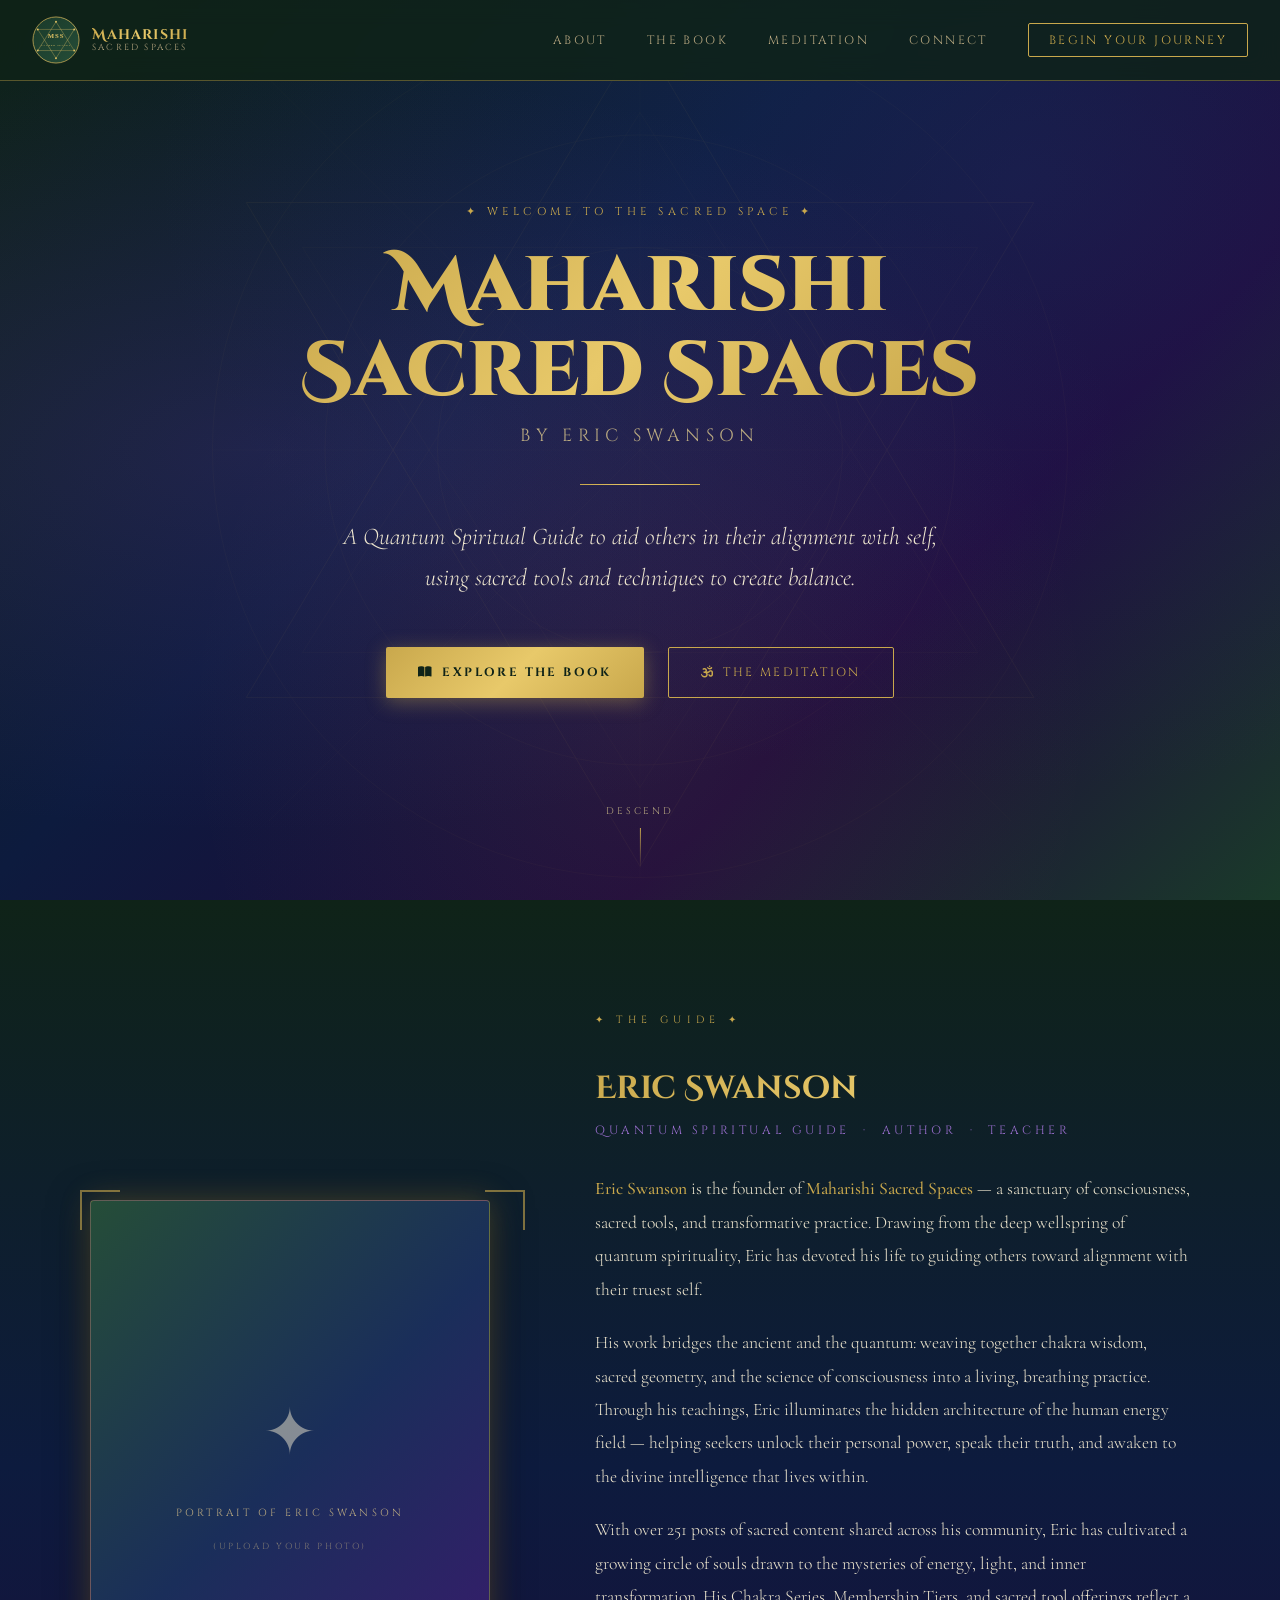
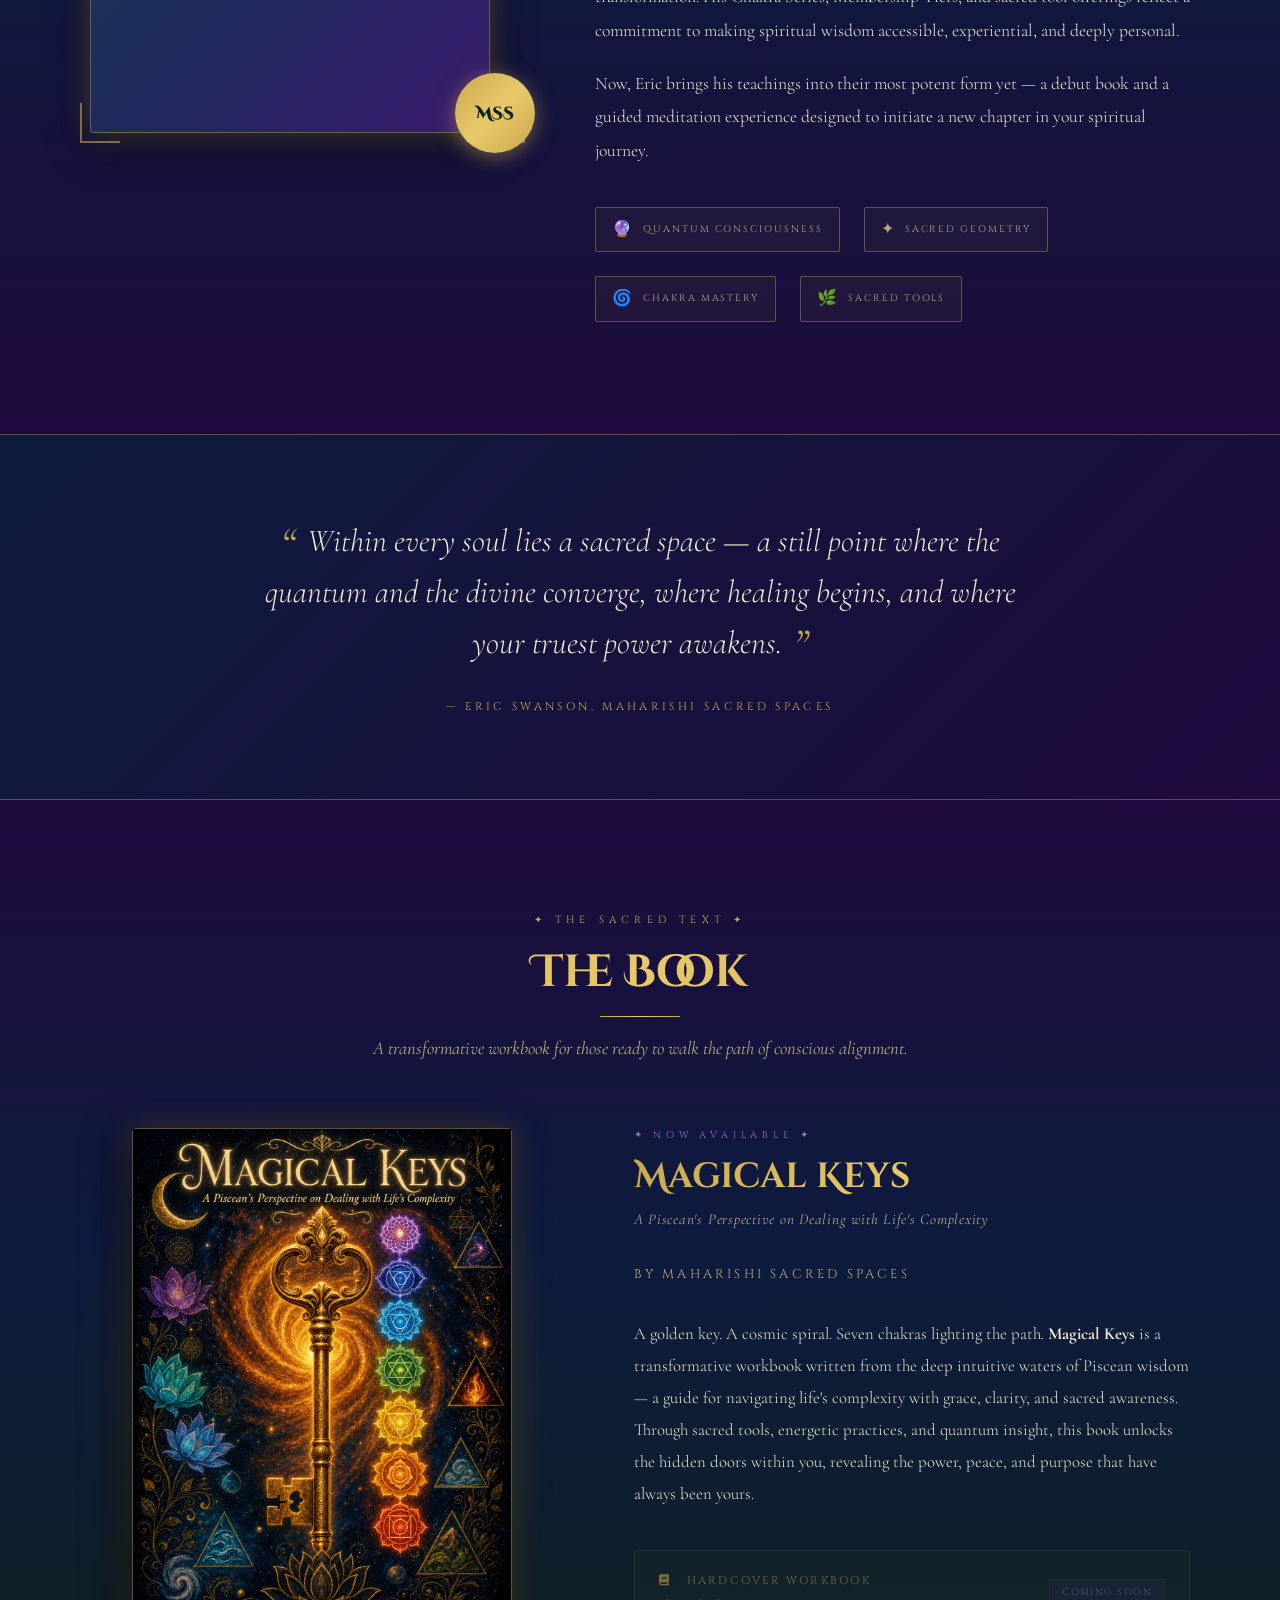
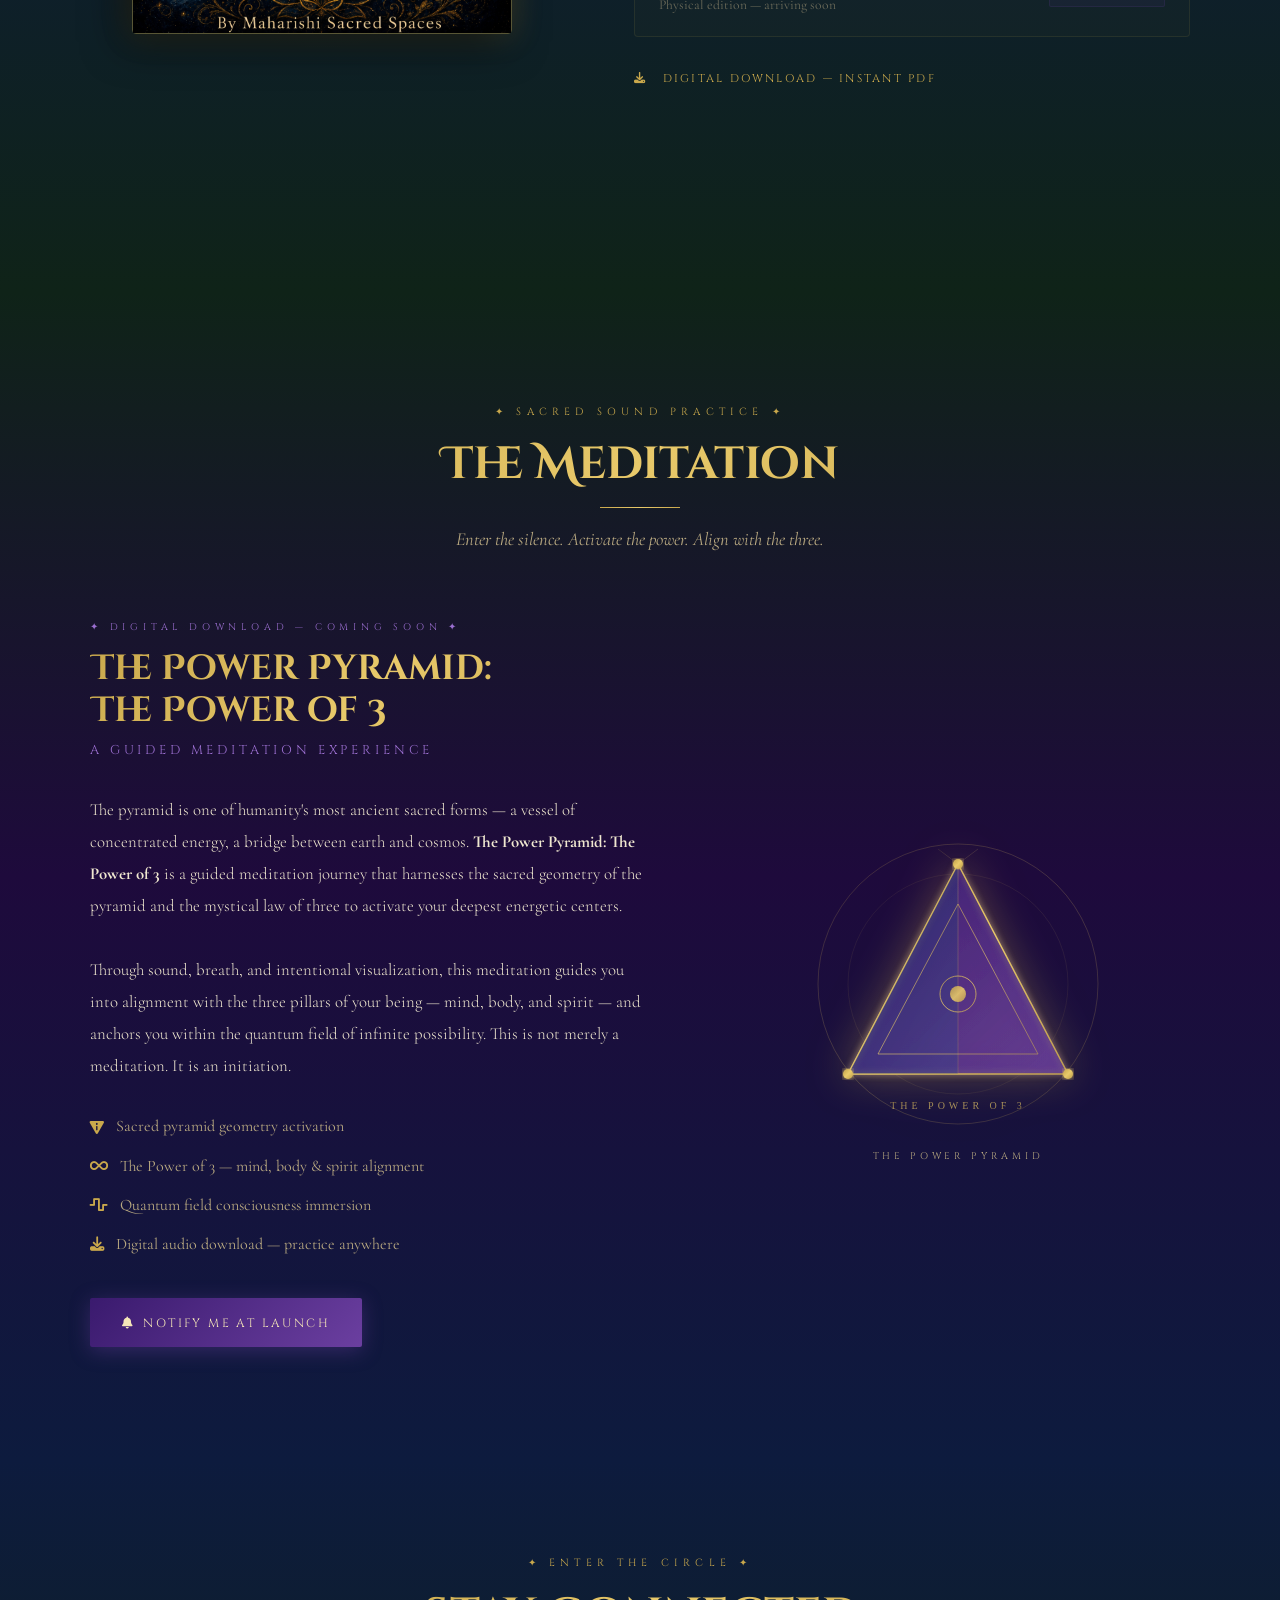
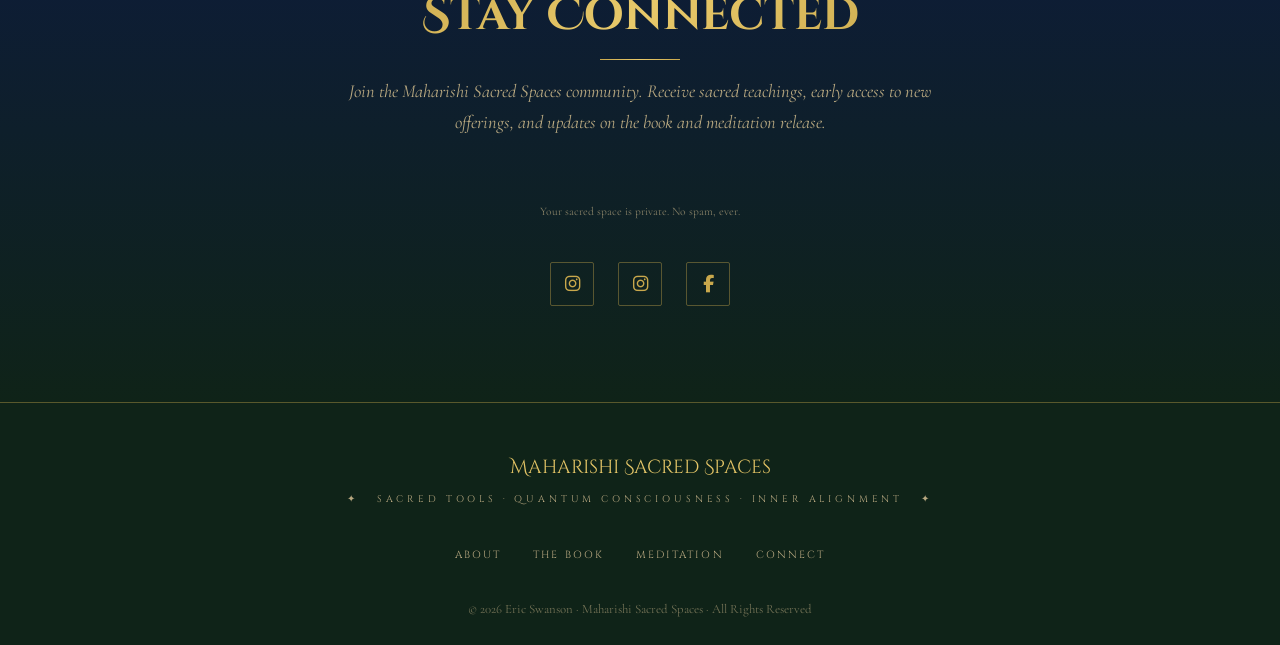
==== commit 94a98288: "Fix: correct malformed Payhip script closing tag causing page structure break The <\/script> tag (ba" ====
--- a/index.html
+++ b/index.html
@@ -12,6 +12,7 @@
   <link rel="stylesheet" href="assets/css/style.css" />
   <!-- Font Awesome for icons -->
   <link rel="stylesheet" href="https://cdnjs.cloudflare.com/ajax/libs/font-awesome/6.5.0/css/all.min.css" />
+  <!-- cache-bust: v4 -->
 </head>
 <body>
 
@@ -233,7 +234,7 @@
               &nbsp; Digital Download — Instant PDF
             </p>
             <div class="payhip-embed-page" data-key="vZGLV"></div>
-            <script type="text/javascript" src="https://payhip.com/embed-page.js?v=24u68985"><\/script>
+            <script type="text/javascript" src="https://payhip.com/embed-page.js?v=24u68985"></script>
           </div>
         </div>
       </div>
@@ -366,71 +367,20 @@
         </p>
       </div>
 
-      <!-- MailerLite Embedded Signup Form — form ID 44029587 -->
+      <!-- MailerLite Dynamic Embed — form ID 193721637224318791 -->
       <div class="mailerlite-wrap reveal" style="max-width:420px; margin:0 auto;">
-        <div id="mlb2-44029587" class="ml-form-embedContainer ml-subscribe-form ml-subscribe-form-44029587">
-          <div class="ml-form-align-center">
-            <div class="ml-form-embedWrapper embedForm">
-              <div class="ml-form-embedBody ml-form-embedBodyDefault row-form">
-                <div class="ml-form-embedContent" style="text-align:center; margin-bottom:1rem;">
-                  <h4 style="font-family:'Cormorant Garamond',serif; color:var(--gold); font-size:1.25rem; font-weight:400; margin:0 0 0.4rem;">Join the Sacred Circle</h4>
-                  <p style="color:var(--text-muted); font-size:0.85rem; margin:0;">Receive sacred teachings, early access &amp; book updates.</p>
-                </div>
-                <form class="ml-block-form"
-                  action="https://assets.mailerlite.com/jsonp/2526845/forms/193721637224318791/subscribe"
-                  data-code=""
-                  method="post"
-                  target="_blank">
-                  <div class="ml-form-formContent">
-                    <div class="ml-form-fieldRow ml-last-item">
-                      <div class="ml-field-group ml-field-email ml-validate-email ml-validate-required">
-                        <input
-                          aria-label="email"
-                          aria-required="true"
-                          type="email"
-                          class="connect-input"
-                          name="fields[email]"
-                          placeholder="Your email address"
-                          autocomplete="email"
-                          style="width:100%; margin-bottom:0.75rem;"
-                        />
-                      </div>
-                    </div>
-                  </div>
-                  <input type="hidden" name="ml-submit" value="1" />
-                  <input type="hidden" name="anticsrf" value="true" />
-                  <div class="ml-form-embedSubmit" style="text-align:center;">
-                    <button type="submit" class="connect-btn" style="width:100%;">Join</button>
-                    <button disabled="disabled" style="display:none;" type="button" class="connect-btn loading">
-                      <span>Loading...</span>
-                    </button>
-                  </div>
-                </form>
-              </div>
-              <div class="ml-form-successBody row-success" style="display:none; padding:1.5rem; text-align:center;">
-                <div class="ml-form-successContent">
-                  <h4 style="font-family:'Cormorant Garamond',serif; color:var(--gold); font-size:1.2rem;">✦ Welcome to the Circle ✦</h4>
-                  <p style="color:var(--text-muted); font-size:0.85rem;">You have successfully joined our subscriber list.</p>
-                </div>
-              </div>
-            </div>
-          </div>
-        </div>
+        <div class="ml-embedded" data-form="EYPTrI"></div>
       </div>
       <p class="connect-form-note reveal" style="font-size:0.72rem; color:var(--text-muted); margin-top:0.75rem; text-align:center; opacity:0.7;">
         Your sacred space is private. No spam, ever.
       </p>
-
-      <!-- MailerLite JS -->
       <script>
-        function ml_webform_success_44029587() {
-          var $ = ml_jQuery || jQuery;
-          $('.ml-subscribe-form-44029587 .row-success').show();
-          $('.ml-subscribe-form-44029587 .row-form').hide();
-        }
+        (function(w,d,e,u,f,l,n){w[f]=w[f]||function(){(w[f].q=w[f].q||[]).push(arguments);},
+        l=d.createElement(e),l.async=1,l.src=u,n=d.getElementsByTagName(e)[0],
+        n.parentNode.insertBefore(l,n);})(window,document,'script',
+        'https://assets.mailerlite.com/js/universal.js','ml');
+        ml('account', '2526845');
       </script>
-      <script src="https://groot.mailerlite.com/js/w/webforms.min.js?v83147fa8ce2d95cb73ece7f28b469519" type="text/javascript"></script>
-      <script>fetch("https://assets.mailerlite.com/jsonp/2526845/forms/193721637224318791/takel")</script>
 
       <div class="social-links reveal" aria-label="Social media links">
         <a href="https://www.instagram.com/maharishi.sacredspace/" target="_blank" rel="noopener noreferrer"
--- a/assets/css/style.css
+++ b/assets/css/style.css
@@ -1003,6 +1003,65 @@
   background: linear-gradient(135deg, var(--gold-light), var(--gold));
 }
 
+/* ── MailerLite embed overrides ────────────────────────────── */
+.mailerlite-wrap {
+  width: 100%;
+  max-width: 420px;
+  margin: 0 auto;
+}
+.mailerlite-wrap .ml-form-embedContainer {
+  display: block !important;
+  width: 100% !important;
+}
+.mailerlite-wrap .ml-form-embedWrapper {
+  display: block !important;
+  width: 100% !important;
+  max-width: 100% !important;
+  background: transparent !important;
+  border: none !important;
+  padding: 0 !important;
+}
+.mailerlite-wrap .ml-form-embedBody {
+  padding: 0 !important;
+}
+.mailerlite-wrap .ml-form-embedContent {
+  margin-bottom: 1rem !important;
+}
+.mailerlite-wrap .ml-form-embedContent h4 {
+  color: var(--gold) !important;
+  font-family: 'Cormorant Garamond', serif !important;
+  font-size: 1.25rem !important;
+  font-weight: 400 !important;
+}
+.mailerlite-wrap .ml-form-embedContent p {
+  color: var(--text-muted) !important;
+  font-size: 0.85rem !important;
+}
+.mailerlite-wrap .ml-form-fieldRow {
+  margin-bottom: 0.75rem !important;
+}
+.mailerlite-wrap .ml-form-embedSubmit {
+  margin: 0 !important;
+  float: none !important;
+  width: 100% !important;
+}
+.mailerlite-wrap .ml-form-embedSubmit button.primary {
+  background: var(--gradient-gold) !important;
+  color: var(--deep-green) !important;
+  font-family: 'Cinzel', serif !important;
+  font-size: 0.75rem !important;
+  letter-spacing: 0.15em !important;
+  border-radius: 0 !important;
+  padding: 1rem 1.75rem !important;
+  width: 100% !important;
+  border: none !important;
+  cursor: pointer !important;
+  font-weight: 600 !important;
+}
+.mailerlite-wrap .ml-form-embedSubmit button.primary:hover {
+  background: linear-gradient(135deg, var(--gold-light), var(--gold)) !important;
+}
+
 .social-links {
   display: flex;
   justify-content: center;
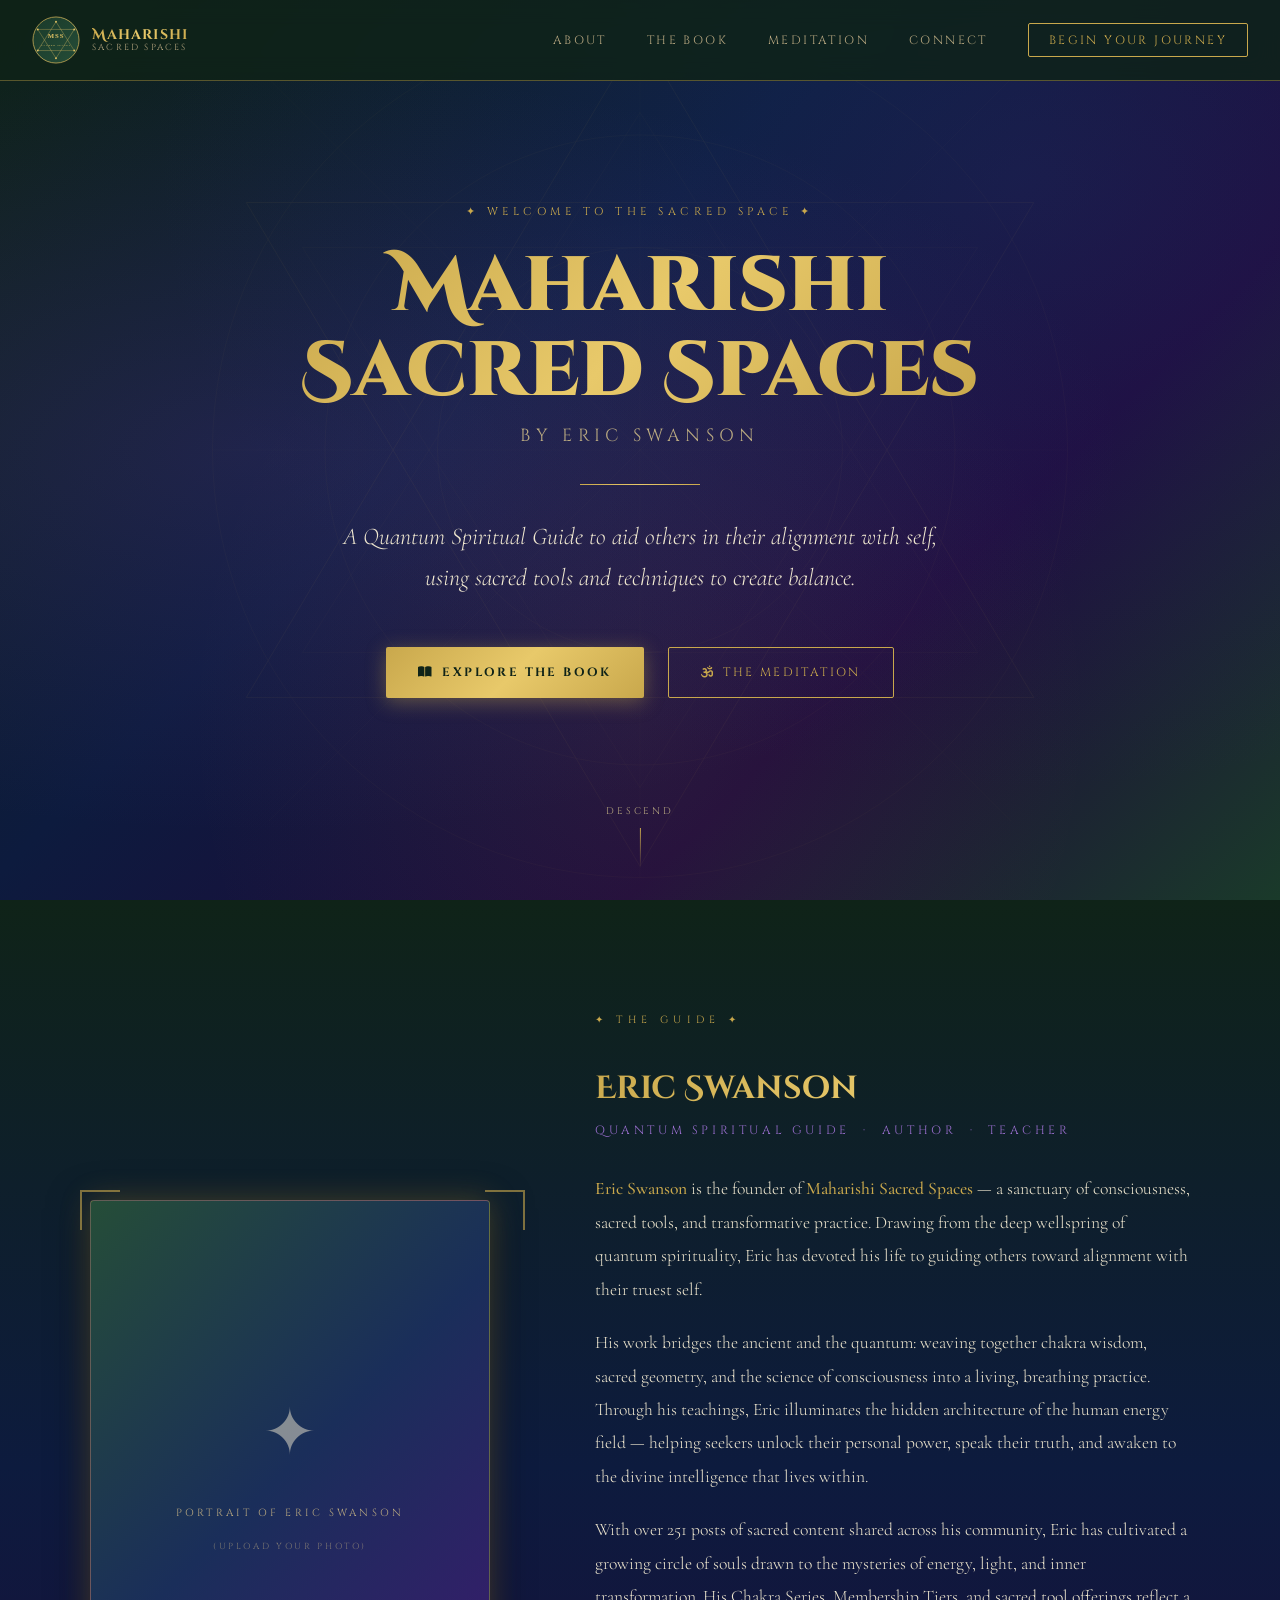
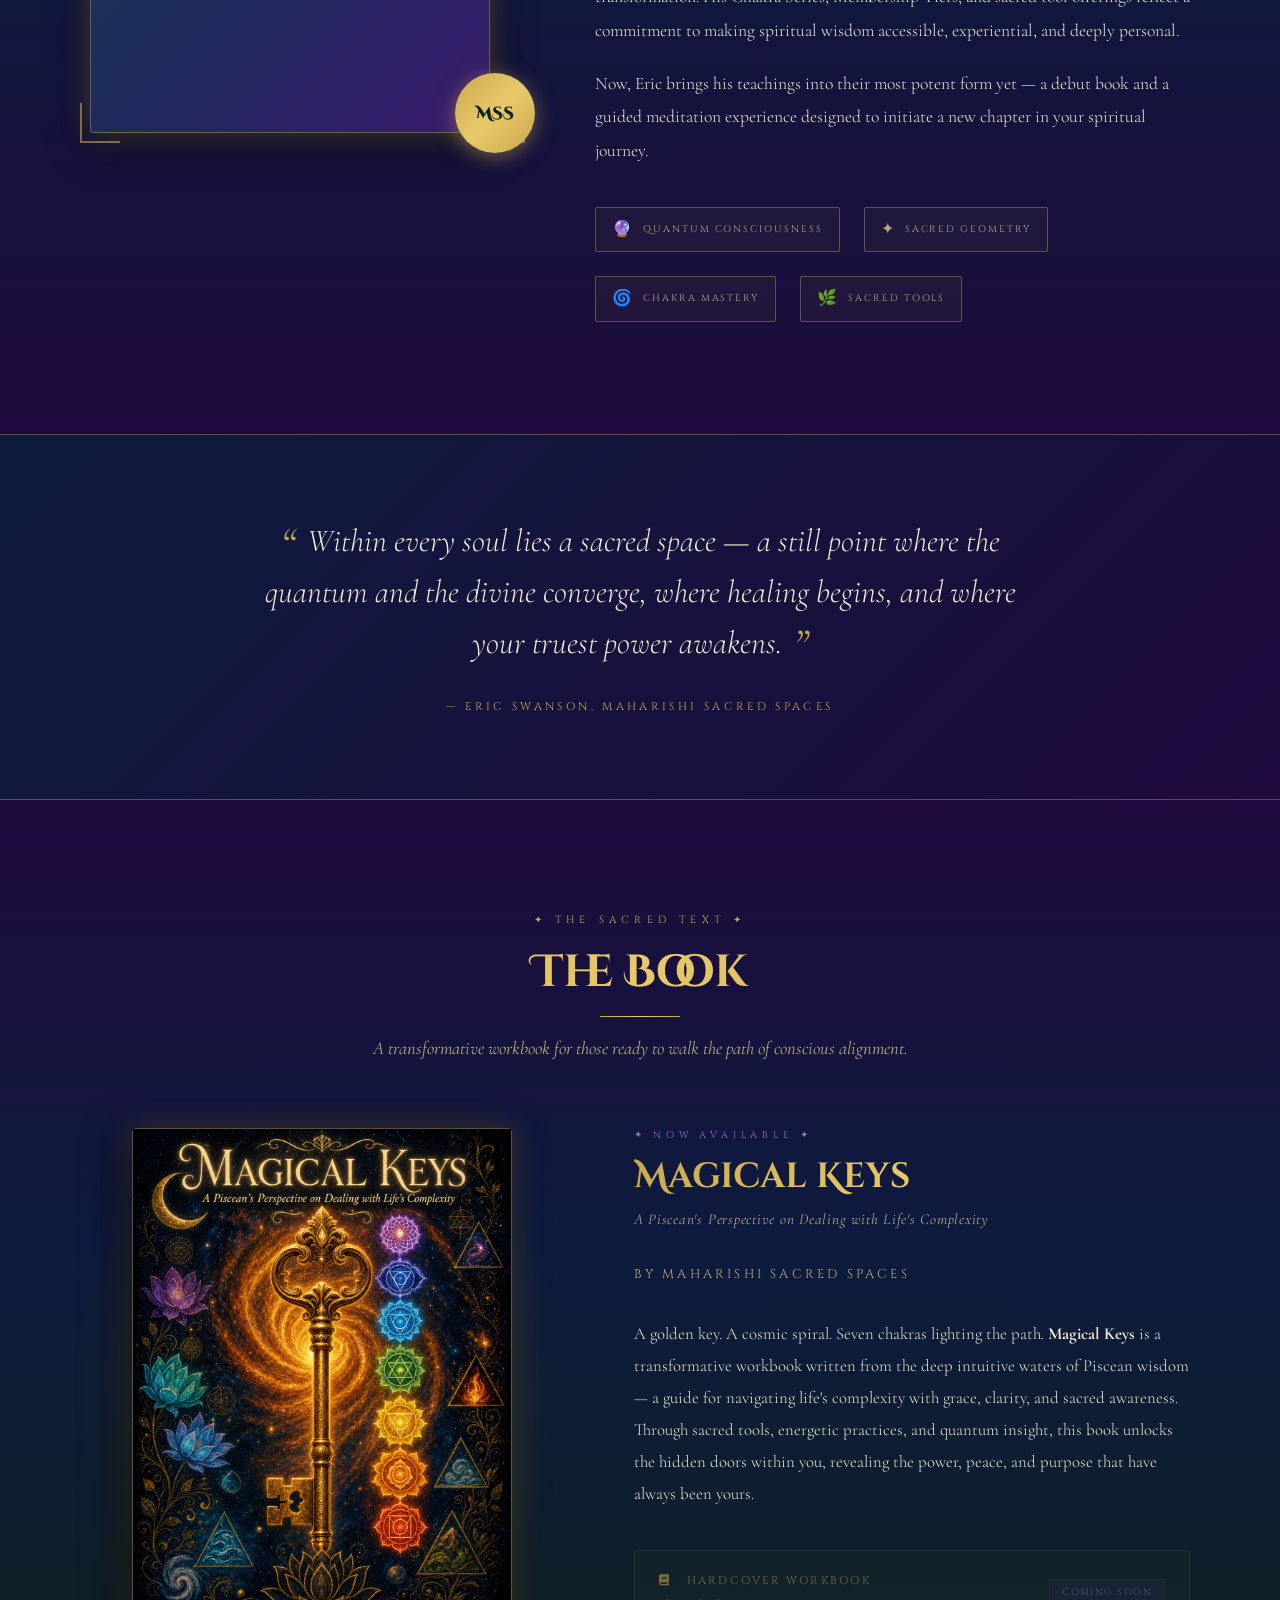
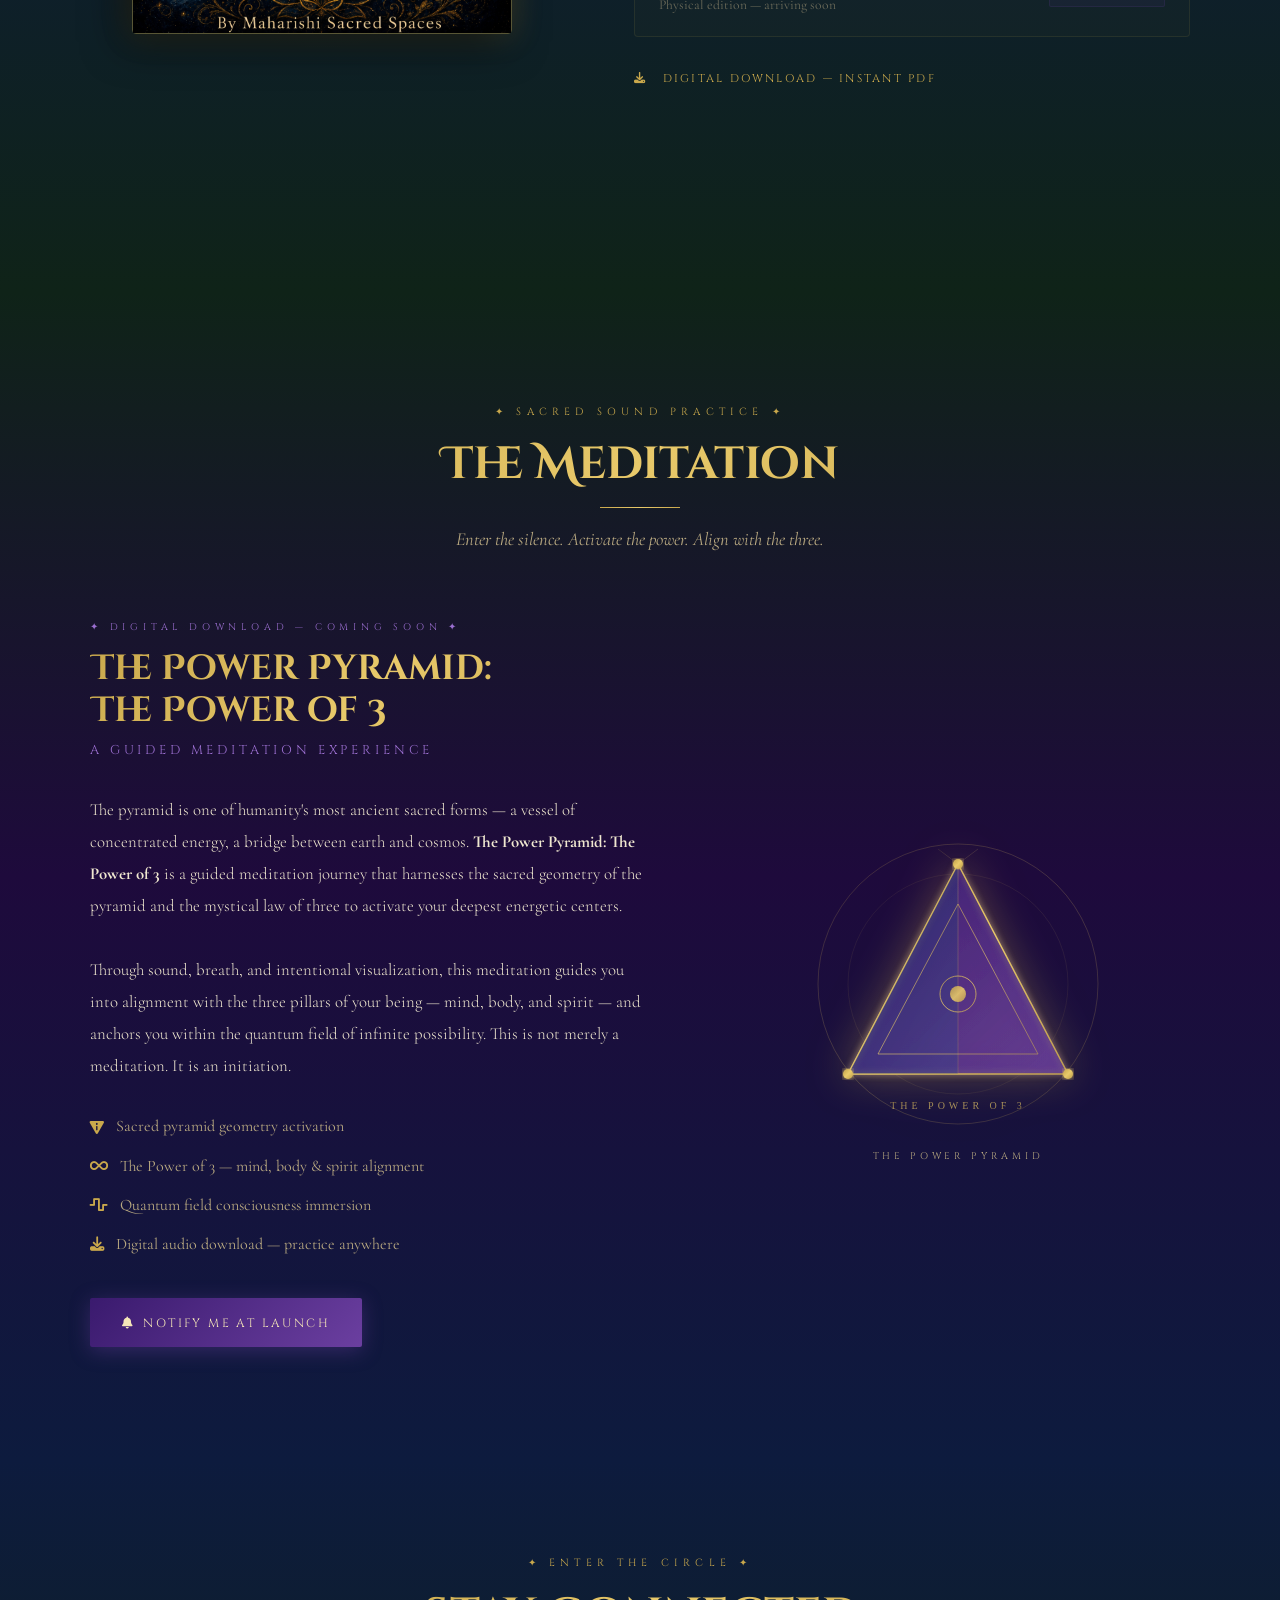
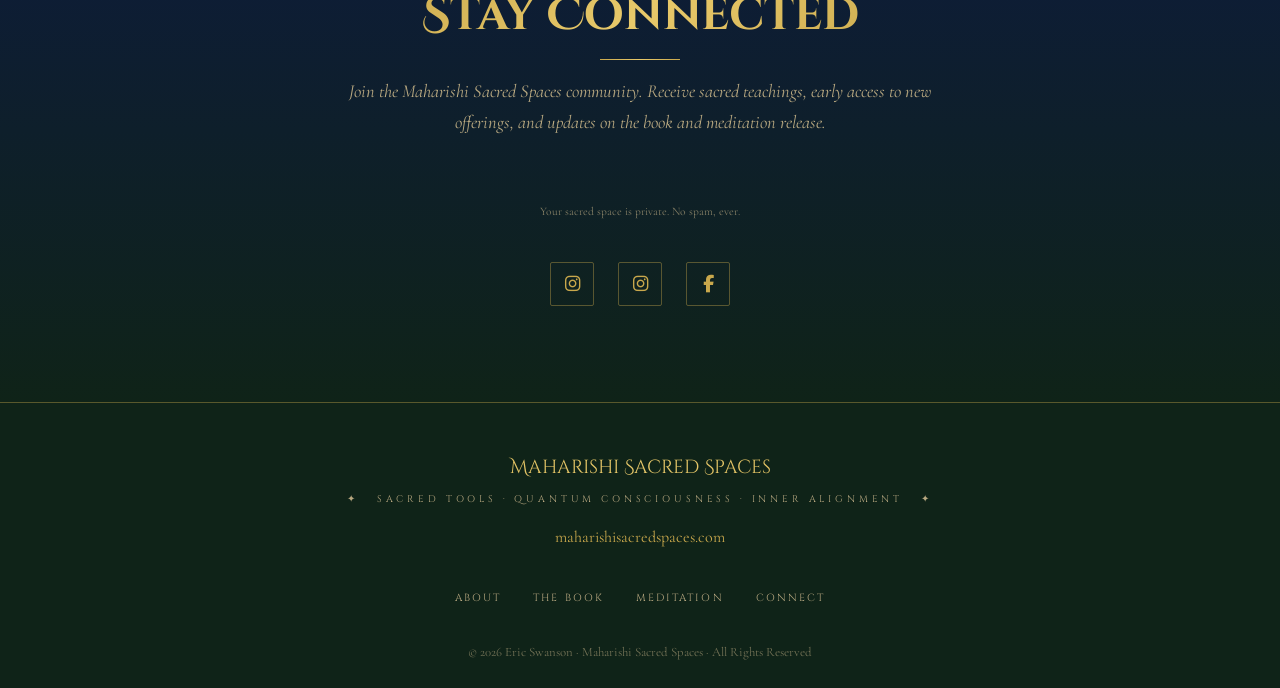
==== commit 43bc722f: "Use maharishisacredspaces.com as the public website address" ====
--- a/index.html
+++ b/index.html
@@ -8,6 +8,8 @@
   <meta property="og:title" content="Maharishi Sacred Spaces" />
   <meta property="og:description" content="Quantum Spiritual Guide to aid others in their alignment with self, using sacred tools and techniques to create balance." />
   <meta property="og:type" content="website" />
+  <meta property="og:url" content="https://maharishisacredspaces.com/" />
+  <link rel="canonical" href="https://maharishisacredspaces.com/" />
   <title>Maharishi Sacred Spaces | Eric Swanson</title>
   <link rel="stylesheet" href="assets/css/style.css" />
   <!-- Font Awesome for icons -->
@@ -403,6 +405,7 @@
   <footer class="footer" role="contentinfo">
     <div class="footer-logo">Maharishi Sacred Spaces</div>
     <p class="footer-tagline">✦ &nbsp; Sacred Tools · Quantum Consciousness · Inner Alignment &nbsp; ✦</p>
+    <p class="footer-domain"><a href="https://maharishisacredspaces.com/">maharishisacredspaces.com</a></p>
 
     <ul class="footer-nav" role="list">
       <li><a href="#about">About</a></li>
--- a/assets/css/style.css
+++ b/assets/css/style.css
@@ -1115,6 +1115,18 @@
   margin-bottom: 2rem;
 }
 
+.footer-domain {
+  margin: -1rem 0 2rem;
+  font-size: 1rem;
+  overflow-wrap: anywhere;
+}
+
+.footer-domain a:hover,
+.footer-domain a:focus-visible {
+  text-decoration: underline;
+  text-underline-offset: 0.2em;
+}
+
 .footer-nav {
   display: flex;
   justify-content: center;
